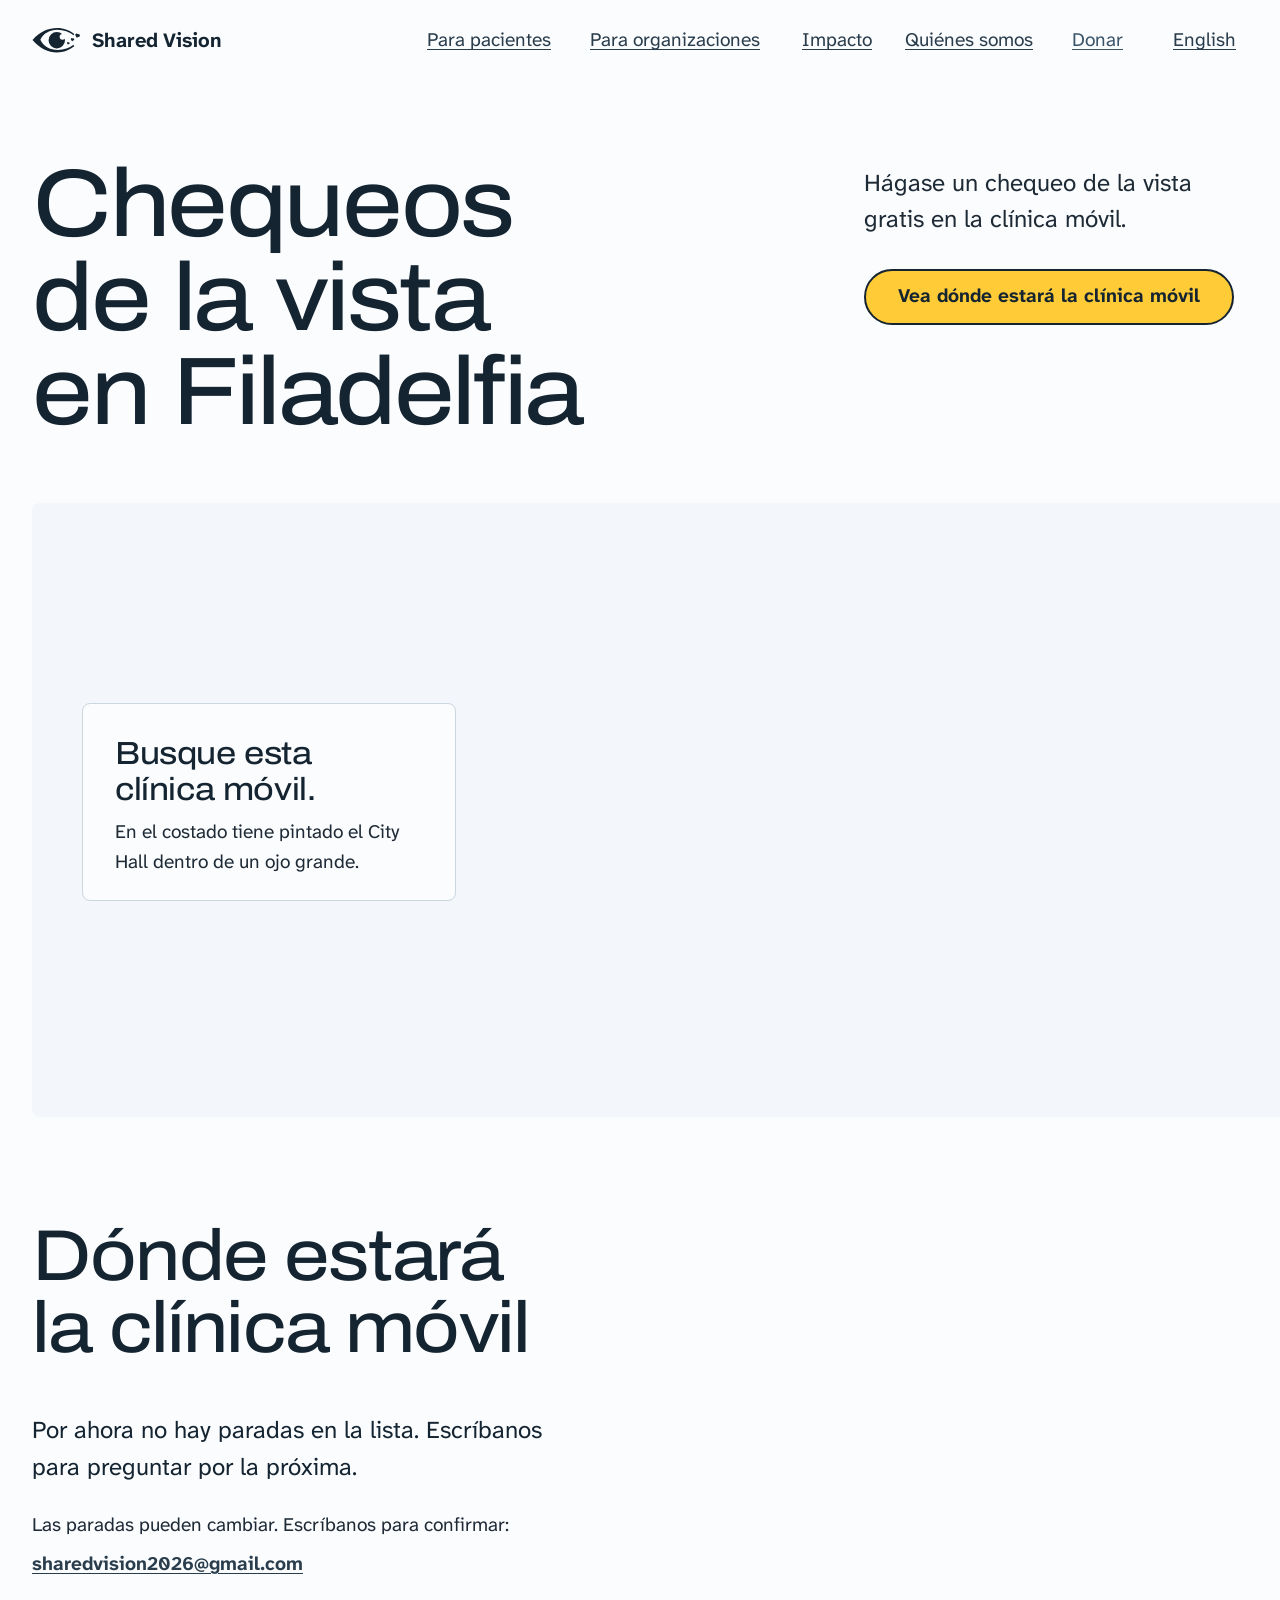
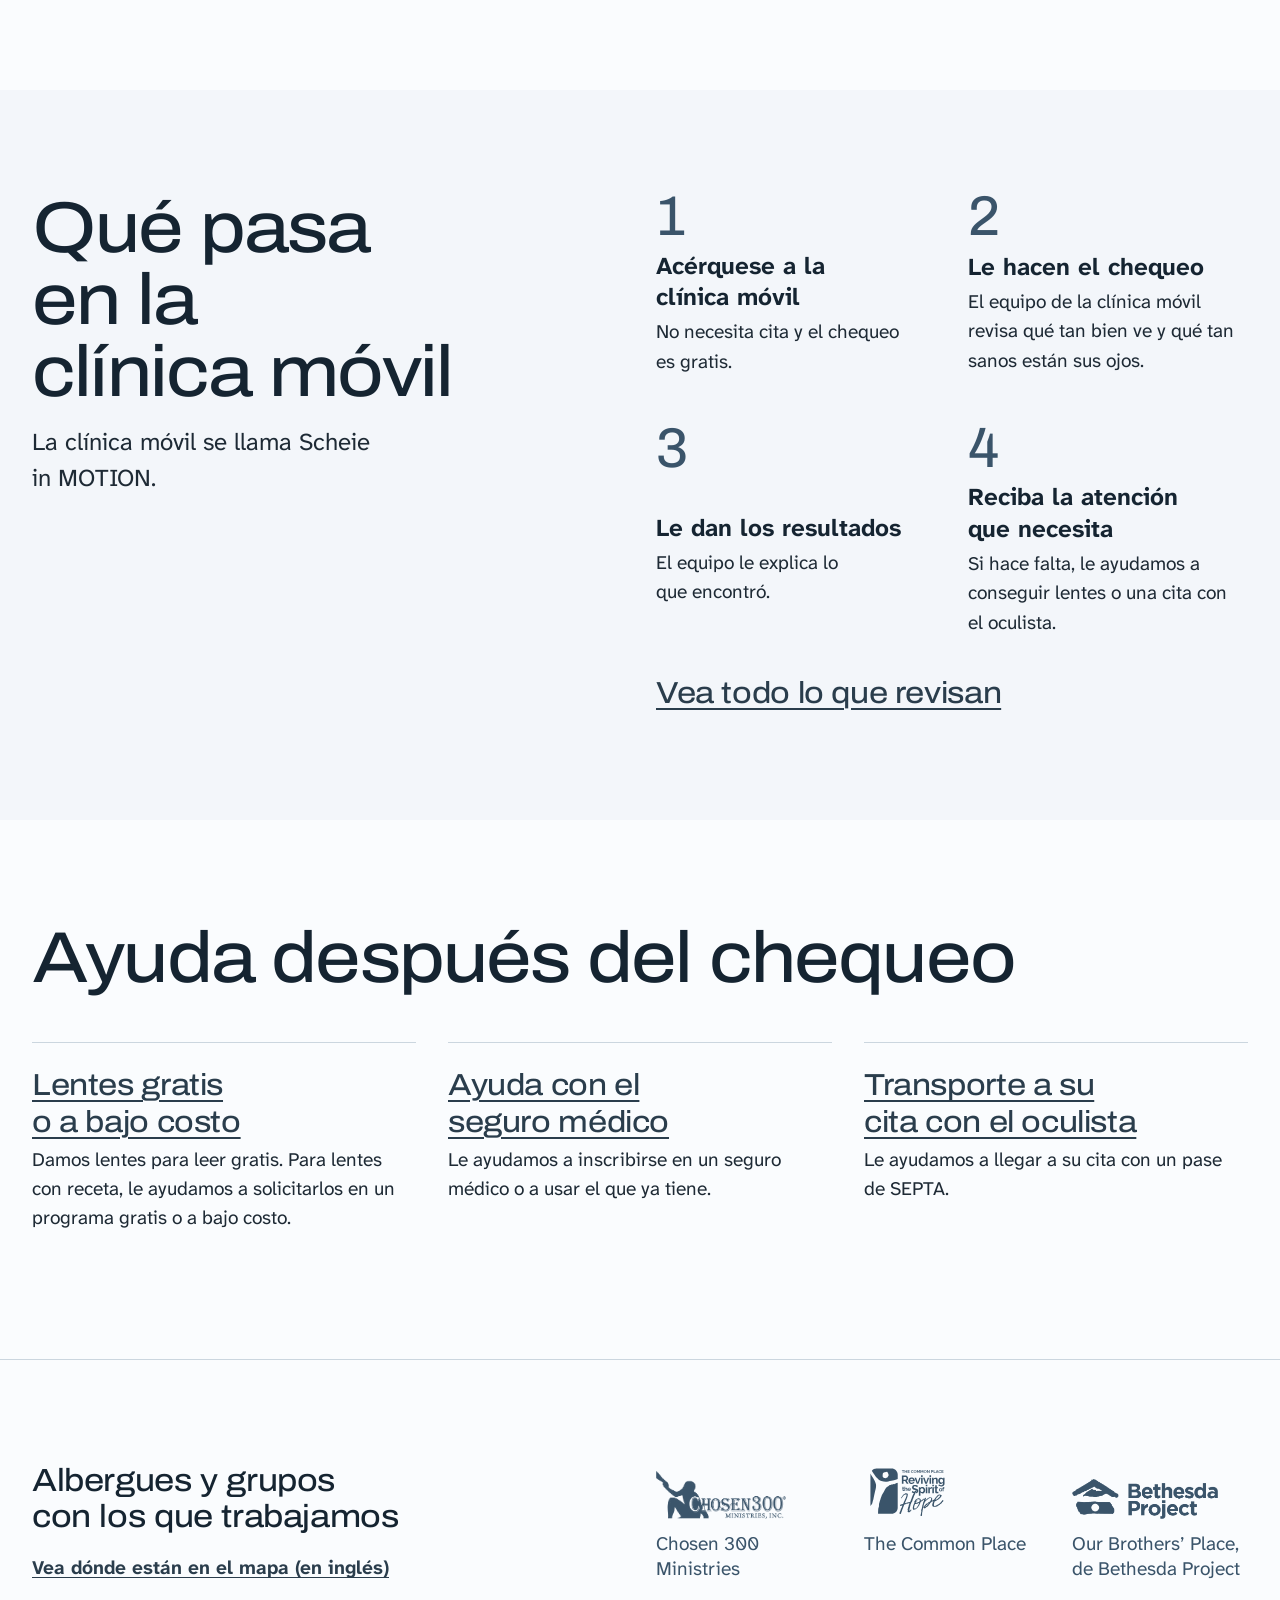
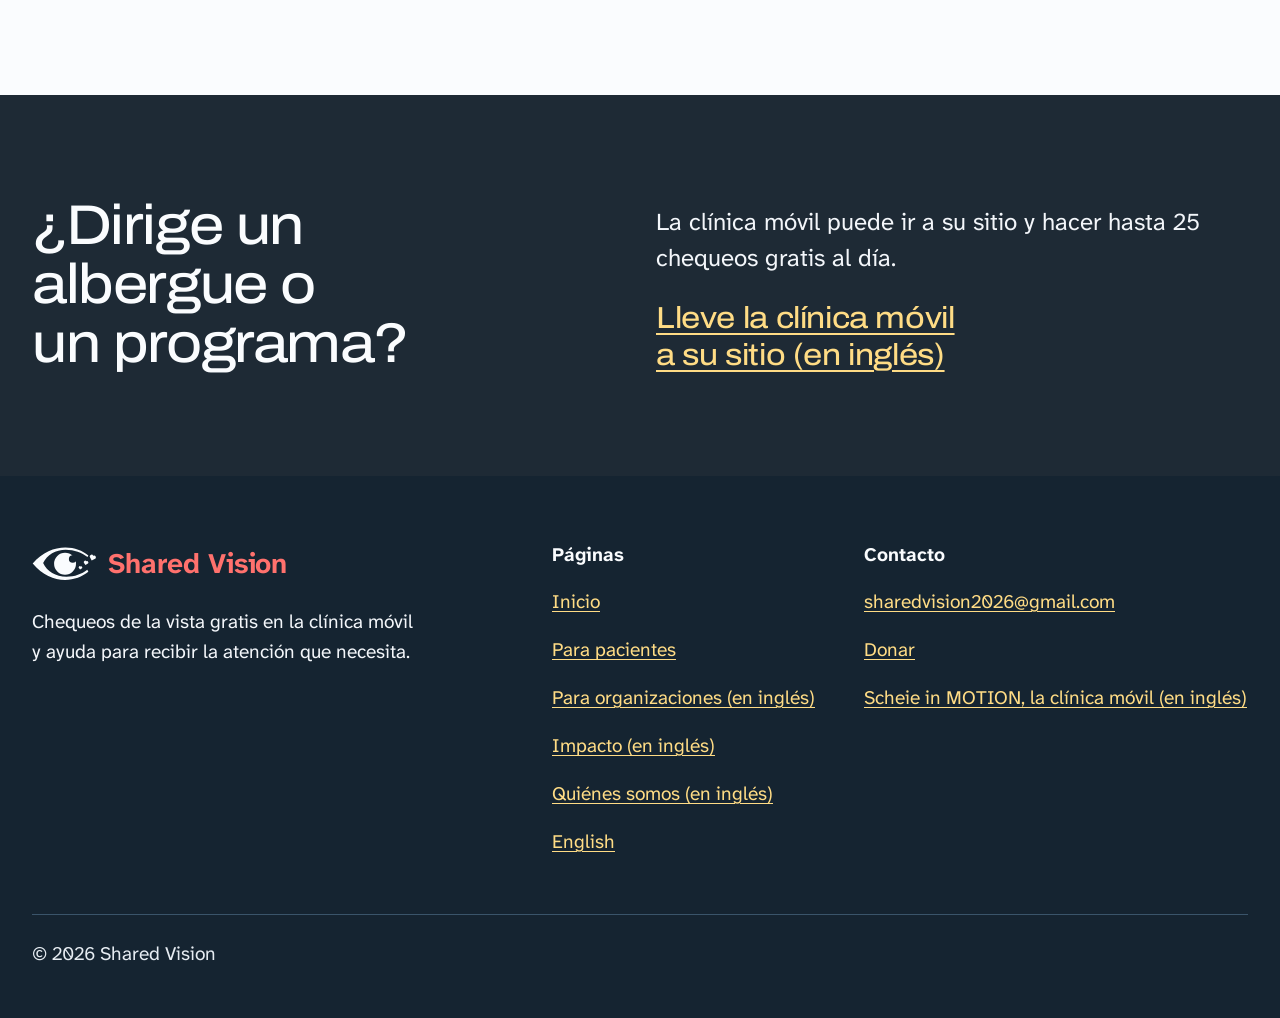
==== es/index.html @ 9af7ab26 "Add the Shared Vision website Five English pages (Home, For patients, Bring the van, Impact, About) " ====
<!doctype html>
<html lang="es">
<head>
<meta charset="utf-8">
<meta name="viewport" content="width=device-width, initial-scale=1">
<title>Shared Vision: chequeos de la vista gratis en Filadelfia</title>
<meta name="description" content="Chequeos de la vista gratis en la clínica móvil, en Filadelfia. Vea dónde estará la clínica móvil y reciba ayuda con lentes, seguro médico y transporte.">
<meta name="theme-color" content="#FAFCFE">
<link rel="icon" href="data:image/svg+xml,%3Csvg xmlns='http://www.w3.org/2000/svg' viewBox='0 0 16 16' fill='%232A3D4C'%3E%3Cpath d='M0.4 8C2.4 4.9 5.2 3 8.6 3C11.6 3 13.9 4.3 15.6 6.1L14.7 7.3C13.2 5.6 11.2 4.5 8.7 4.5C6.3 4.5 4.6 5.8 3.6 8C4.6 10.3 6.4 11.5 8.8 11.5C11.2 11.5 13.2 10.6 14.7 8.9L15.6 10C13.9 11.9 11.6 13.1 8.6 13.1C5.2 13.1 2.4 11.2 0.4 8Z'/%3E%3Ccircle cx='8.7' cy='8' r='2.75'/%3E%3C/svg%3E">
<link rel="preconnect" href="https://fonts.googleapis.com">
<link rel="preconnect" href="https://fonts.gstatic.com" crossorigin>
<link rel="stylesheet" href="https://fonts.googleapis.com/css2?family=Archivo:wdth,wght@100..125,400..500&amp;family=Atkinson+Hyperlegible+Next:wght@400..700&amp;display=swap">
<script>
  /* Motion is an enhancement: hidden-until-seen states only apply while this class is present.
     If site.js has not started within 3 seconds, the class comes off and everything shows. */
  document.documentElement.classList.add('js');
  setTimeout(function () { if (!window.svReveal) document.documentElement.classList.remove('js'); }, 3000);
</script>
<link rel="stylesheet" href="../styles.css">
<link rel="stylesheet" href="../css/home.css">
<link rel="alternate" hreflang="en" href="../">
</head>
<body>
<a class="skip" href="#main">Ir al contenido principal</a>

<header class="site-header">
  <div class="topline">
    <div class="wrap topline-inner">
      <a class="lang" href="../" hreflang="en"><span lang="en">English</span></a>
    </div>
  </div>
  <div class="wrap bar">
    <a class="brand" href="./" aria-label="Shared Vision, inicio" aria-current="page">
      <svg class="mark" viewBox="0 0 184 100" aria-hidden="true" focusable="false" fill="currentColor">
        <g transform="translate(2 50)">
          <path d="M0 0C28 -33 62 -46 94 -46C121 -46 143 -37 160 -23L157.5 -18.5C141 -31 120 -39.5 95 -39.5C66 -39.5 41 -25 30 -1C41 23 66 38.5 97 38.5C121 38.5 141 31 157 18.5L160 24C142 38 120 47.5 93 47.5C61 47.5 28 33 0 0Z"/>
          <mask id="iris-head" maskUnits="userSpaceOnUse" x="-400" y="-400" width="800" height="800"><rect x="-400" y="-400" width="800" height="800" fill="#fff"/><path d="M104 -12.5a11 11 0 1 0 22 0a11 11 0 1 0 -22 0Z" fill="#000"/></mask>
          <path mask="url(#iris-head)" d="M61.5 1a31.5 31.5 0 1 0 63 0a31.5 31.5 0 1 0 -63 0Z"/>
          <path d="M136.21 17.48L132.9 13.08A3.09 3.09 0 1 1 137.68 9.17A3.09 3.09 0 1 1 140.82 14.47Z"/>
          <path d="M151.57 4.74L147.68 -1.27A4.01 4.01 0 1 1 154.22 -5.9A4.01 4.01 0 1 1 157.83 1.26Z"/>
          <path d="M169.61 -8.64L165.08 -16.84A5.25 5.25 0 1 1 174.04 -22.29A5.25 5.25 0 1 1 178.09 -12.61Z"/>
        </g>
      </svg>
      <span class="wordmark" translate="no">Shared Vision</span>
    </a>

    <nav class="nav-desktop" aria-label="Principal">
      <ul role="list">
        <li><a class="nav-link" href="pacientes.html" data-label="Para pacientes">Para pacientes</a></li>
        <li><a class="nav-link" href="../organizations.html" data-label="Para organizaciones">Para organizaciones<span class="sr-only"> (en inglés)</span></a></li>
        <li><a class="nav-link" href="../impact.html" data-label="Impacto">Impacto<span class="sr-only"> (en inglés)</span></a></li>
        <li><a class="nav-link" href="../about.html" data-label="Quiénes somos">Quiénes somos<span class="sr-only"> (en inglés)</span></a></li>
        <li><a class="nav-link nav-quiet" href="https://www.zeffy.com/en-US/donation-form/support-affordable-eye-care-improved-vision-and-better-lives" data-label="Donar">Donar</a></li>
      </ul>
    </nav>
    <a class="lang lang-wide" href="../" hreflang="en"><span lang="en">English</span></a>

    <details class="menu">
      <summary>
        <svg class="when-closed" viewBox="0 0 18 18" aria-hidden="true" focusable="false"><path d="M2 5h14M2 9h14M2 13h14" stroke="currentColor" stroke-width="2" stroke-linecap="round"/></svg>
        <svg class="when-open" viewBox="0 0 18 18" aria-hidden="true" focusable="false"><path d="M4 4l10 10M14 4L4 14" stroke="currentColor" stroke-width="2" stroke-linecap="round"/></svg>
        <span class="when-closed">Menú</span><span class="when-open"><span aria-hidden="true">Cerrar</span><span class="sr-only">Menú</span></span>
      </summary>
      <nav class="menu-panel" aria-label="Principal">
        <ul role="list">
          <li><a href="pacientes.html">Para pacientes</a></li>
          <li><a href="../organizations.html">Para organizaciones (en inglés)</a></li>
          <li><a href="../impact.html">Impacto (en inglés)</a></li>
          <li><a href="../about.html">Quiénes somos (en inglés)</a></li>
          <li class="menu-quiet"><a href="https://www.zeffy.com/en-US/donation-form/support-affordable-eye-care-improved-vision-and-better-lives">Donar</a></li>
        </ul>
      </nav>
    </details>
  </div>
</header>

<main id="main">

  <!-- 1. Hero: the promise, the one ask, and the van to look for. Nothing here moves. -->
  <section class="hero" aria-labelledby="hero-title">
    <div class="frame">
      <div class="hero-text">
        <h1 id="hero-title" class="display t-hero hero-title">Chequeos de la vista en Filadelfia</h1>
        <div class="hero-side">
          <p class="lead">Hágase un chequeo de la vista gratis en la clínica móvil.</p>
          <a class="btn btn-block" href="#stops">Vea dónde estará la clínica móvil</a>
        </div>
      </div>
      <div class="hero-stage">
        <div class="hero-photo">
          <!-- Shown from 900px only: below that the stops come first and the van's painted side follows them
               (.home-van-look). The 1-pixel stand-in keeps phones from downloading a photo they never show. -->
          <picture>
            <source media="(min-width: 56.25em)" type="image/webp" srcset="../img/van-wide-1600.webp 1600w, ../img/van-wide-2400.webp 2400w, ../img/van-wide-1000.webp 1000w" sizes="96vw">
            <source media="(min-width: 56.25em)" srcset="../img/van-wide-1600.jpg 1600w, ../img/van-wide-2400.jpg 2400w, ../img/van-wide-1000.jpg 1000w" sizes="96vw">
            <source srcset="[data-uri]">
            <img src="../img/van-wide-1600.jpg" width="2400" height="1303" alt="Los tres fundadores de Shared Vision sonríen frente a la clínica móvil. En el costado tiene pintado el City Hall de Filadelfia dentro de un ojo gigante, y la puerta está abierta." fetchpriority="high">
          </picture>
        </div>
        <div class="van-card panel panel-text">
          <p class="display t-m">Busque esta clínica móvil.</p>
          <p>En el costado tiene pintado el City Hall dentro de un ojo grande.</p>
        </div>
      </div>
    </div>
  </section>

  <!-- 2. The van stops: the most important thing on the page -->
  <section class="section stops-section" id="stops" aria-labelledby="stops-title" tabindex="-1">
    <div class="wrap stops-grid">
      <div class="stops-head">
        <h2 id="stops-title" class="display t-xl">Dónde estará la clínica móvil</h2>
        
      </div>
      <div class="stops" data-stops data-stops-limit="3">
        <ol class="stops-list" id="stops-list" role="list">
          <li class="stop">
            <div class="stop-when"><h3 class="stop-date display"><time datetime="2026-11-02">Lunes 2 de noviembre</time></h3><p class="stop-time">De 5:30 a 7:30 p. m.</p></div>
            <div class="stop-where"><p class="stop-place">Chosen 300 Ministries, West Philadelphia</p><p class="stop-address">3959 Lancaster Ave, Philadelphia, PA 19104</p></div>
            <a class="stop-map" href="https://www.google.com/maps/search/?api=1&amp;query=3959%20Lancaster%20Ave%2C%20Philadelphia%2C%20PA%2019104" target="_blank" rel="noopener"><span><b>Mapa</b><span class="sr-only"> de Chosen 300 Ministries, West Philadelphia</span>, se abre en otra página</span></a>
          </li>
          <li class="stop">
            <div class="stop-when"><h3 class="stop-date display"><time datetime="2026-11-08">Domingo 8 de noviembre</time></h3><p class="stop-time">De 3 a 6 p. m.</p></div>
            <div class="stop-where"><p class="stop-place">St. Cyprian Church</p><p class="stop-address">525 S Cobbs Creek Pkwy, Philadelphia, PA 19143</p></div>
            <a class="stop-map" href="https://www.google.com/maps/search/?api=1&amp;query=525%20S%20Cobbs%20Creek%20Pkwy%2C%20Philadelphia%2C%20PA%2019143" target="_blank" rel="noopener"><span><b>Mapa</b><span class="sr-only"> de St. Cyprian Church</span>, se abre en otra página</span></a>
          </li>
          <li class="stop">
            <div class="stop-when"><h3 class="stop-date display"><time datetime="2026-11-11">Miércoles 11 de noviembre</time></h3><p class="stop-time">De 4 a 7 p. m.</p></div>
            <div class="stop-where"><p class="stop-place">The Common Place</p><p class="stop-address">5736 Chester Ave, Philadelphia, PA 19143</p></div>
            <a class="stop-map" href="https://www.google.com/maps/search/?api=1&amp;query=5736%20Chester%20Ave%2C%20Philadelphia%2C%20PA%2019143" target="_blank" rel="noopener"><span><b>Mapa</b><span class="sr-only"> de The Common Place</span>, se abre en otra página</span></a>
          </li>
          <li class="stop">
            <div class="stop-when"><h3 class="stop-date display"><time datetime="2026-11-14">Sábado 14 de noviembre</time></h3><p class="stop-time">De 10 a. m. a 1 p. m.</p></div>
            <div class="stop-where"><p class="stop-place">Mother of Mercy House</p><p class="stop-address">720 E Allegheny Ave, Philadelphia, PA 19134</p></div>
            <a class="stop-map" href="https://www.google.com/maps/search/?api=1&amp;query=720%20E%20Allegheny%20Ave%2C%20Philadelphia%2C%20PA%2019134" target="_blank" rel="noopener"><span><b>Mapa</b><span class="sr-only"> de Mother of Mercy House</span>, se abre en otra página</span></a>
          </li>
          <li class="stop">
            <div class="stop-when"><h3 class="stop-date display"><time datetime="2026-11-21">Sábado 21 de noviembre</time></h3><p class="stop-time">De 4:30 a 7:30 p. m.</p></div>
            <div class="stop-where"><p class="stop-place">Chosen 300 Ministries, Spring Garden</p><p class="stop-address">1116 Spring Garden St, Philadelphia, PA 19123</p></div>
            <a class="stop-map" href="https://www.google.com/maps/search/?api=1&amp;query=1116%20Spring%20Garden%20St%2C%20Philadelphia%2C%20PA%2019123" target="_blank" rel="noopener"><span><b>Mapa</b><span class="sr-only"> de Chosen 300 Ministries, Spring Garden</span>, se abre en otra página</span></a>
          </li>
          <li class="stop">
            <div class="stop-when"><h3 class="stop-date display"><time datetime="2026-11-23">Lunes 23 de noviembre</time></h3><p class="stop-time">De 11 a. m. a 4 p. m.</p></div>
            <div class="stop-where"><p class="stop-place">Chosen 300 Ministries, West Philadelphia</p><p class="stop-address">3959 Lancaster Ave, Philadelphia, PA 19104</p></div>
            <a class="stop-map" href="https://www.google.com/maps/search/?api=1&amp;query=3959%20Lancaster%20Ave%2C%20Philadelphia%2C%20PA%2019104" target="_blank" rel="noopener"><span><b>Mapa</b><span class="sr-only"> de Chosen 300 Ministries, West Philadelphia</span>, se abre en otra página</span></a>
          </li>
          <li class="stop">
            <div class="stop-when"><h3 class="stop-date display"><time datetime="2026-12-02">Miércoles 2 de diciembre</time></h3><p class="stop-time">De 3 a 7 p. m.</p></div>
            <div class="stop-where"><p class="stop-place">Prevention Point Philadelphia</p><p class="stop-address">2913 Kensington Ave, Philadelphia, PA 19134</p></div>
            <a class="stop-map" href="https://www.google.com/maps/search/?api=1&amp;query=2913%20Kensington%20Ave%2C%20Philadelphia%2C%20PA%2019134" target="_blank" rel="noopener"><span><b>Mapa</b><span class="sr-only"> de Prevention Point Philadelphia</span>, se abre en otra página</span></a>
          </li>
        </ol>
        <p class="stops-empty" hidden>Por ahora no hay paradas en la lista. Escríbanos para preguntar por la próxima.</p>
        <p class="stops-check">Las paradas pueden cambiar. Escríbanos para confirmar:
          <a class="email link-line" href="mailto:sharedvision2026@gmail.com?subject=%C2%BFSigue%20en%20pie%20la%20parada%3F" aria-label="sharedvision2026@gmail.com">sharedvision2026@<wbr>gmail.com</a></p>
      </div>
      <figure class="van-look home-van-look">
        <picture>
          <source type="image/webp" srcset="../img/van-mural-600.webp 600w, ../img/van-mural-1000.webp 1000w" sizes="(min-width: 25em) 24rem, 100vw">
          <img src="../img/van-mural-600.jpg" srcset="../img/van-mural-600.jpg 600w, ../img/van-mural-1000.jpg 1000w" sizes="(min-width: 25em) 24rem, 100vw" width="600" height="720" alt="El costado de la clínica móvil, con la torre del City Hall de Filadelfia pintada dentro de un ojo grande, junto a la puerta abierta." loading="lazy" decoding="async">
        </picture>
        <figcaption><strong>Busque esta clínica móvil.</strong> En el costado tiene pintado el City Hall dentro de un ojo grande.</figcaption>
      </figure>
    </div>
  </section>

  <!-- 3. What happens at the screening -->
  <section class="section section-tint" id="screening" aria-labelledby="screening-title">
    <div class="wrap screening-grid">
      <div class="screening-head">
        <h2 id="screening-title" class="display t-xl">Qué pasa en la clínica móvil</h2>
        <p class="lead">La clínica móvil se llama <span translate="no">Scheie in MOTION</span>.</p>
      </div>
      <ol class="steps screening-steps" role="list">
        <li class="step">
          <span class="step-num display" aria-hidden="true">1</span>
          <div><h3>Acérquese a la clínica móvil</h3><p>No necesita cita y el chequeo es gratis.</p></div>
        </li>
        <li class="step">
          <span class="step-num display" aria-hidden="true">2</span>
          <div><h3>Le hacen el chequeo</h3><p>El equipo de la clínica móvil revisa qué tan bien ve y qué tan sanos están sus ojos.</p></div>
        </li>
        <li class="step">
          <span class="step-num display" aria-hidden="true">3</span>
          <div><h3>Le dan los resultados</h3><p>El equipo le explica lo que encontró.</p></div>
        </li>
        <li class="step">
          <span class="step-num display" aria-hidden="true">4</span>
          <div><h3>Reciba la atención que necesita</h3><p>Si hace falta, le ayudamos a conseguir lentes o una cita con el oculista.</p></div>
        </li>
      </ol>
      <p class="screening-more"><a class="big-link" href="pacientes.html#checks">Vea todo lo que revisan</a></p>
    </div>
  </section>

  <!-- 4. Help after the screening -->
  <section class="section" id="help" aria-labelledby="help-title">
    <div class="wrap help-grid">
      <div class="help-head">
        <h2 id="help-title" class="display t-xl">Ayuda después del chequeo</h2>
        
      </div>
      <ul class="help-list" role="list">
        <li>
          <h3><a class="big-link" href="pacientes.html#glasses">Lentes gratis o a bajo costo</a></h3>
          <p>Damos lentes para leer gratis. Para lentes con receta, le ayudamos a solicitarlos en un programa gratis o a bajo costo.</p>
        </li>
        <li>
          <h3><a class="big-link" href="pacientes.html#help">Ayuda con el seguro médico</a></h3>
          <p>Le ayudamos a inscribirse en un seguro médico o a usar el que ya tiene.</p>
        </li>
        <li>
          <h3><a class="big-link" href="pacientes.html#help">Transporte a su cita con el oculista</a></h3>
          <p>Le ayudamos a llegar a su cita con un pase de <span translate="no">SEPTA</span>.</p>
        </li>
      </ul>
    </div>
  </section>

  <!-- 5. Where you can find us: the partner sites -->
  <section class="section section-rule partners" aria-labelledby="partners-title">
    <div class="wrap partners-grid">
      <div class="partners-head">
        <h2 id="partners-title" class="display t-m">Albergues y grupos con los que trabajamos</h2>
        <a class="link-line" href="../about.html#partners">Vea dónde están en el mapa (en inglés)</a>
      </div>
      <ul class="logos" role="list">
        <li>
          <figure class="logo">
            <img class="logo-chosen300" src="../img/chosen300-mono.png" width="349" height="129" alt="" loading="lazy" decoding="async">
            <figcaption>Chosen 300 Ministries</figcaption>
          </figure>
        </li>
        <li>
          <figure class="logo">
            <img class="logo-commonplace" src="../img/the-common-place-mono.svg" width="612" height="395" alt="" loading="lazy" decoding="async">
            <figcaption>The Common Place</figcaption>
          </figure>
        </li>
        <li>
          <figure class="logo">
            <img class="logo-bethesda" src="../img/bethesda-project-mono.png" width="543" height="149" alt="" loading="lazy" decoding="async">
            <figcaption>Our Brothers’ Place, de Bethesda Project</figcaption>
          </figure>
        </li>
      </ul>
    </div>
  </section>

  <!-- 6. For shelters and programs: one short band -->
  <section class="on-slate orgs-band" aria-labelledby="orgs-title">
    <div class="wrap orgs-band-inner">
      <h2 id="orgs-title" class="display t-l">¿Dirige un albergue o un programa?</h2>
      <p class="lead">La clínica móvil puede ir a su sitio y hacer hasta 25 chequeos gratis al día.</p>
      <a class="big-link" href="../organizations.html">Lleve la clínica móvil a su sitio (en inglés)</a>
    </div>
  </section>
</main>

<footer class="site-footer">
  <div class="wrap">
    <div class="foot-grid">
      <div>
        <a class="foot-brand" href="./" aria-label="Shared Vision, inicio">
          <svg class="mark" viewBox="0 0 184 100" aria-hidden="true" focusable="false" fill="currentColor">
            <g transform="translate(2 50)">
              <path d="M0 0C28 -33 62 -46 94 -46C121 -46 143 -37 160 -23L157.5 -18.5C141 -31 120 -39.5 95 -39.5C66 -39.5 41 -25 30 -1C41 23 66 38.5 97 38.5C121 38.5 141 31 157 18.5L160 24C142 38 120 47.5 93 47.5C61 47.5 28 33 0 0Z"/>
              <mask id="iris-foot" maskUnits="userSpaceOnUse" x="-400" y="-400" width="800" height="800"><rect x="-400" y="-400" width="800" height="800" fill="#fff"/><path d="M104 -12.5a11 11 0 1 0 22 0a11 11 0 1 0 -22 0Z" fill="#000"/></mask>
              <path mask="url(#iris-foot)" d="M61.5 1a31.5 31.5 0 1 0 63 0a31.5 31.5 0 1 0 -63 0Z"/>
              <path d="M136.21 17.48L132.9 13.08A3.09 3.09 0 1 1 137.68 9.17A3.09 3.09 0 1 1 140.82 14.47Z"/>
              <path d="M151.57 4.74L147.68 -1.27A4.01 4.01 0 1 1 154.22 -5.9A4.01 4.01 0 1 1 157.83 1.26Z"/>
              <path d="M169.61 -8.64L165.08 -16.84A5.25 5.25 0 1 1 174.04 -22.29A5.25 5.25 0 1 1 178.09 -12.61Z"/>
            </g>
          </svg>
          <span class="wordmark" translate="no">Shared Vision</span>
        </a>
        <p class="foot-line">Chequeos de la vista gratis en la clínica móvil y ayuda para recibir la atención que necesita.</p>
      </div>
      <nav aria-label="Pie de página">
        <h2>Páginas</h2>
        <ul role="list">
          <li><a href="./" aria-current="page">Inicio</a></li>
          <li><a href="pacientes.html">Para pacientes</a></li>
          <li><a href="../organizations.html">Para organizaciones (en inglés)</a></li>
          <li><a href="../impact.html">Impacto (en inglés)</a></li>
          <li><a href="../about.html">Quiénes somos (en inglés)</a></li>
          <li><a href="../" hreflang="en"><span lang="en">English</span></a></li>
        </ul>
      </nav>
      <div>
        <h2>Contacto</h2>
        <ul role="list">
          <li><a class="email" href="mailto:sharedvision2026@gmail.com" aria-label="sharedvision2026@gmail.com">sharedvision2026@<wbr>gmail.com</a></li>
          <li><a href="https://www.zeffy.com/en-US/donation-form/support-affordable-eye-care-improved-vision-and-better-lives">Donar</a></li>
          <li><a href="https://opticlab.med.upenn.edu/mobile-unit/"><span translate="no">Scheie in MOTION</span>, la clínica móvil (en inglés)</a></li>
        </ul>
      </div>
    </div>
    <div class="foot-credits">
      <p>© 2026 Shared Vision</p>
    </div>
  </div>
</footer>

<script src="../site.js"></script>
</body>
</html>
---- styles.css ----
/* =====================================================================================================
   Shared Vision: the one system for all five pages (styles.css)
   Shared by every page. A rule only one page needs goes in that page's css/<page>.css, built from the
   tokens below; anything two pages need belongs here.

   COMPONENTS NOTE (read this before building a page)

   Page skeleton. Every page has, in this order: the head boilerplate (fonts, the two-line "js" script,
   styles.css, then css/<page>.css), <a class="skip" href="#main">, <header class="site-header">,
   <main id="main">, <footer class="site-footer">, then <script src="site.js"></script> at the end of body.
   Copy the header and footer markup from index.html exactly. On your page: put aria-current="page" on your
   own nav link (desktop nav, phone menu and footer); on Home the logo link carries it. Every other href stays
   as written, except the Español links, which go to "es/pacientes.html" from For patients and to "es/" from
   every other page (Spanish versions of Home and For patients live in es/). Donate goes to the Zeffy form, in the header (quiet, last) and footer.

   Header: logo (Route A mark + wordmark) left; desktop nav from 62.5em (For patients, Bring the van, Impact,
     About, Donate in muted text); Español link beside it from 35em, above it in a thin top line on phones;
     a <details class="menu"> phone menu below 62.5em (site.js closes it on Escape, outside tap, focus leaving).
     Each desktop .nav-link repeats its text in data-label, so the current page's bold link keeps the width it
     has when not bold and the nav never shifts between pages. The menu control is always named "Menu" for a
     screen reader (its visible "Close" is aria-hidden); the open state comes from <details> itself.
   Footer: slate-deep. Home's footer opens with the Spanish draft block (.es, lang="es", id="es"); other pages
     leave that block out. Then three columns on the page's 12-column grid (5 / 3 / 4 from 62.5em, two columns
     from 45em): brand + one line; "Pages" (Home, the four pages, Español); "Get in touch" (email, Donate, and
     Scheie in MOTION's own page, https://opticlab.med.upenn.edu/mobile-unit/). Add "Photos: Eric Sucar, Penn
     Today" in .foot-credits on any page that shows those photos. In print it turns ink on paper.
   Buttons: .btn is the gold pill (56px tall, ink edge): only for the page's main action, one per section,
     never for a link that leaves the site. .btn-quiet is the outline pill (48px) for secondary controls,
     such as "See all stops". Under 22.4375em a .btn in a narrow panel may take .btn-block (full width).
     Donate is the one .btn that leaves the site (Impact's gold Donate button goes to the Zeffy form).
   Links: always underlined; they thicken on hover (Underline). .big-link is the large display-face link for
     section asks and for links that leave the site. A link that stands on its own line is .link-line (48px).
     A link that opens a new tab says so in its visible text (", opens a new page").
   Email addresses: every email link is <a class="email" href="mailto:..." aria-label="sharedvision2026@gmail.com">
     sharedvision2026@<wbr>gmail.com</a>. It breaks only after the "@" (never inside "gmail.com"); the aria-label
     keeps the spoken address whole (a <wbr> alone adds a space to it). Add .link-line or .big-link as the place needs.
   Cards and panels: .panel is a paper box with a 1px hairline edge (so it still reads as a box where it runs off a
     photo, and it shows in Windows high-contrast mode), 8px radius, no drop shadow. A panel that holds text adds
     .panel-text for the one shared padding. Panels overlap a photo; text never sits on a photo. No card grids.
   "Look for this van" (.van-look): the painted side of the van (van-mural crop) with its caption, so a patient
     knows the van on the street. Home shows it after the stops on phones and tablets; For patients at every width.
   Split section (.split > .split-head + one block): heading and lead in columns 1-5, the answers from column 7;
     one column on phones. Disclosure list (details.topic > summary + .docs): a row with a drawn chevron and a count;
     its contents fade in (Open). "On this page" list (nav.on-page): a ruled column on laptops, a wrapped row on phones.
   Van stops (.stops): one <ol class="stops-list"> holding every confirmed stop, oldest first, each an
     <li class="stop"> with <time datetime="YYYY-MM-DD"> inside an h3. site.js hides any stop whose date is
     before the reader's local date (a stop stays listed through its own day), marks a stop that is today, and
     shows .stops-empty when none are left. data-stops-limit="3" on the .stops box (Home) shows the next three
     and adds a "See all stops" button; leave it off (For patients) to show every upcoming stop. Without
     JavaScript every stop shows. Markup: copy one <li> from index.html; the data lives only in the HTML.
   Steps (.steps > .step): a numbered sequence (numeral + h3 + one line). Use only for a real sequence.
   Partner logos (.logos > figure.logo): the three grey marks at optically matched heights, each with its
     name as a visible caption; the images carry alt="" because the caption names them.
   Section rhythm: a page's first block starts var(--page-top) below the header (48 to 96px), on every page.
     <section class="section"> gives the standard vertical space (64 to 128px);
     .section-tint is the paper-2 band; .section-rule draws a hairline on top; .on-slate turns a block slate.
     Light pages keep at most one slate band above the footer.
   Type roles: .display is Archivo (regular weight, wide). Sizes, largest first: .t-hero (the promise, 44-96px),
     .t-xl (section openers, 38-72), .t-l (panel headings, big numerals, 32-56), .t-m (sub-headings, dates,
     24-32), .lead (22-24, text face), body 19. Nothing is ever set below 19px.
   Motion (the agreed vocabulary, nothing else; all of it off under reduced motion):
     Home, For patients, Bring the van: Press, Underline, Open, Page change.
     About: those four, plus Rise and Unveil.
     Impact: all of them, plus Draw (the 12-of-26 ring) and Fill (the condition bars).
     Press = .btn and .btn-quiet scale to 0.97 while pressed. Underline = link underline thickens on hover.
     Open = the phone menu and any disclosure fade in over 200ms. Page change = a 250ms crossfade between
     pages (@view-transition), header held still. Rise = data-fade (fades in place) or data-rise (the gold
     button rises 12px). Unveil = data-unveil on a photo's wrapper (a clip opens, the photo never slides).
     Draw / Fill = data-draw on the block; its value names the child to measure (".meter", "ul").
     Rise, Unveil, Draw and Fill need the two-line "js" script in <head> and site.js; without either, all
     content simply shows.
   ===================================================================================================== */

/* ---------- Tokens: palette P2 "Philadelphia daylight" ---------- */
:root {
  --paper: #FAFCFE;          /* the light page */
  --paper-2: #F3F6FA;        /* the tinted band */
  --rule: #CBD6DF;           /* hairlines on light */
  --ink: #152431;            /* headings on light, ink on gold */
  --body: #1E2A35;           /* reading text on light */
  --muted: #3A546A;          /* secondary text on light, 7.69:1 */
  --link: #2A3D4C;           /* links on light, always underlined */
  --slate: #1E2A35;          /* slate bands */
  --slate-deep: #152431;     /* the footer */
  --on-slate: #FAFCFE;       /* headings on slate */
  --on-slate-body: #F3F6FA;  /* reading text on slate */
  --on-slate-muted: #E6ECF2; /* secondary on slate, 12.27:1 */
  --on-slate-link: #FFDC85;  /* links on slate, 11.01:1 */
  --track: #3A546A;          /* rules on slate, the ring track (decorative) */
  --gold: #FFCB36;           /* only on things you press, and on the proof */
  --coral: #FF716D;          /* the wordmark, on slate only */

  --font-display: "Archivo", Arial, sans-serif;
  --font-text: "Atkinson Hyperlegible Next", Verdana, "Segoe UI", sans-serif;

  /* type: one role scale, every step at least 1.25x the next (160 120 96 72 56 44 32 24 19 at 1440).
     Display sizes are fluid in rem and reach their maximum by a 720px-wide window. Each floor is also
     capped by the window width, so a reader who turns up the browser's text size never pushes a long
     word past the side of a phone; reading text still grows with that setting. */
  --t-stat:  clamp(min(4.5rem, 22.5vw), 0.1rem + 22vw, 10rem);      /* 72 -> 160: the "12 of 26" numeral */
  --t-close: clamp(min(3rem, 15vw), -0.6rem + 18vw, 7.5rem);        /* 48 -> 120: a closing line */
  --t-hero:  clamp(min(2.75rem, 13.75vw), 0.15rem + 13vw, 6rem);    /* 44 -> 96: the promise */
  --t-h2-xl: clamp(min(2.375rem, 11.875vw), 0.675rem + 8.5vw, 4.5rem); /* 38 -> 72: section openers */
  --t-h2:    clamp(min(2rem, 10vw), 0.8rem + 6vw, 3.5rem);          /* 32 -> 56: panel headings, numerals */
  --t-quote: clamp(min(1.625rem, 8.125vw), 0.725rem + 4.5vw, 2.75rem); /* 26 -> 44: quoted words */
  --t-h3:    clamp(min(1.5rem, 7.5vw), 1.1rem + 2vw, 2rem);         /* 24 -> 32: sub-headings, dates, big links */
  --t-lead:  clamp(1.375rem, 1.275rem + 0.5vw, 1.5rem);             /* 22 -> 24: lead text and list titles */
  --t-body:  1.1875rem;                                             /* 19, the floor for every line of text */

  --track-display: -0.025em;   /* the big moments */
  --track-display-s: -0.012em; /* display face at 24-36px, where tight tracking starts to crowd */

  /* space: 4pt scale, named by role */
  --s-2xs: 0.25rem; --s-xs: 0.5rem; --s-sm: 0.75rem; --s-md: 1rem; --s-lg: 1.5rem;
  --s-xl: 2rem; --s-2xl: 3rem; --s-3xl: 4rem; --s-4xl: 6rem; --s-5xl: 8rem; --s-6xl: 10rem;
  --section-y: clamp(var(--s-3xl), 8vw, var(--s-5xl));   /* 64 -> 128: the space above and below a section */
  --section-y-s: clamp(var(--s-2xl), 6vw, var(--s-3xl)); /* 48 -> 64: a short band */
  --page-top: clamp(var(--s-2xl), 6vw, var(--s-4xl));    /* 48 -> 96: header to a page's title, the same on every page */
  --gutter: clamp(1rem, 4vw, 2rem);
  --content: 86rem;
  --measure: 34rem;          /* the longest reading line, about 65 characters at 19px */
  --measure-s: 24rem;        /* short lines: captions, card text */
  --radius: 8px;
  --lift: 0 1.5rem 3rem -1.5rem rgba(21, 36, 49, 0.32), 0 0.25rem 0.75rem rgba(21, 36, 49, 0.08); /* the phone menu only */

  /* motion: one curve for arriving, one for moving while on screen */
  --ease-out: cubic-bezier(0.23, 1, 0.32, 1);
  --ease-in-out: cubic-bezier(0.77, 0, 0.175, 1);
}

/* ---------- Base ---------- */
*, *::before, *::after { box-sizing: border-box; }
html { -webkit-text-size-adjust: 100%; text-size-adjust: 100%; }
body {
  margin: 0;
  background: var(--paper);
  color: var(--body);
  font-family: var(--font-text);
  font-size: var(--t-body);
  font-size-adjust: 0.5; /* Atkinson Hyperlegible Next measures 0.50: 19px gives a 9.5px lowercase, and a fallback face is matched to it */
  line-height: 1.55;
  font-kerning: normal;
}
img, svg, picture { display: block; max-width: 100%; }
h1, h2, h3, p, ul, ol, dl, dd, figure, blockquote { margin: 0; }
ul, ol { padding: 0; list-style: none; }
h1, h2, h3 { text-wrap: balance; }
p { text-wrap: pretty; }
button { font: inherit; }
[hidden] { display: none !important; } /* a component's own display rule must never un-hide what the script hid */

.nowrap { white-space: nowrap; }
.sr-only { position: absolute; width: 1px; height: 1px; padding: 0; margin: -1px; overflow: hidden; clip: rect(0 0 0 0); white-space: nowrap; border: 0; }

/* ---------- Type roles ---------- */
.display {
  font-family: var(--font-display);
  font-weight: 450;
  font-stretch: 112%;
  letter-spacing: var(--track-display);
  font-size-adjust: none;
  color: var(--ink);
  overflow-wrap: break-word; /* last resort at very large text sizes: a word may break before it runs off the screen */
}
.t-hero { font-size: var(--t-hero); line-height: 0.98; }
.t-xl { font-size: var(--t-h2-xl); line-height: 1; }
.t-l { font-size: var(--t-h2); line-height: 1.05; }
.t-m { font-size: var(--t-h3); line-height: 1.15; letter-spacing: var(--track-display-s); }
.lead { font-size: var(--t-lead); line-height: 1.5; color: var(--body); }
/* every number is set at one width, so the same digits keep one shape across the site */
.num { font-stretch: 100%; font-variant-numeric: lining-nums; }

/* ---------- Links and focus ---------- */
a { color: var(--link); text-decoration-line: underline; text-decoration-thickness: 1px; text-underline-offset: 0.18em; }
/* Email addresses (.email, markup in the components note): the <wbr> after the "@" is the only place the address
   breaks at normal text sizes; a part breaks inside only when it alone is wider than the line (very large text
   on a narrow phone), which beats running off the screen. */
a[href^="mailto:"], .email { overflow-wrap: anywhere; }
:focus-visible { outline: 3px solid var(--ink); outline-offset: 3px; border-radius: 2px; }
.on-slate :focus-visible, .site-footer :focus-visible { outline-color: var(--gold); }

.skip {
  position: absolute; left: var(--s-md); top: var(--s-md); z-index: 50;
  padding: var(--s-sm) var(--s-lg);
  background: var(--gold); color: var(--ink); font-weight: 700;
  border: 2px solid var(--ink); border-radius: var(--radius);
  transform: translateY(-200%);
}
.skip:focus { transform: none; }

/* a link that stands on its own line gets a 48px target */
.link-line { display: inline-flex; align-items: center; min-height: 48px; font-weight: 700; justify-self: start; }

/* ---------- Frame: a content column with room to bleed to either edge ---------- */
.frame {
  display: grid;
  grid-template-columns:
    [full-start] minmax(var(--gutter), 1fr)
    [content-start] minmax(0, var(--content))
    [content-end] minmax(var(--gutter), 1fr) [full-end];
}
.frame > * { grid-column: content; }
/* A one-column grid's column may shrink below its longest word, so large browser text never widens the page:
   every shared one-column grid below sets grid-template-columns: minmax(0, 1fr), and page grids do the same. */
.wrap { width: min(100% - 2 * var(--gutter), var(--content)); margin-inline: auto; }

/* ---------- Section rhythm ---------- */
.section { padding-block: var(--section-y); }
.section-tint { background: var(--paper-2); }
.section-rule { border-top: 1px solid var(--rule); }
.on-slate { background: var(--slate); color: var(--on-slate-body); line-height: 1.6; }
.on-slate .display { color: var(--on-slate); }
.on-slate a:not(.btn) { color: var(--on-slate-link); }

/* ---------- Buttons ---------- */
.btn, .btn-quiet {
  display: inline-flex; align-items: center; justify-content: center;
  border: 2px solid var(--ink); border-radius: 999px;
  font-family: var(--font-text); font-size: var(--t-body); font-weight: 700; line-height: 1.2;
  text-decoration: none; text-align: center; cursor: pointer;
}
.btn { min-height: 56px; padding: var(--s-sm) var(--s-xl); background: var(--gold); color: var(--ink); }
.btn-quiet { min-height: 48px; padding: var(--s-xs) var(--s-lg); background: transparent; color: var(--ink); }
.on-slate .btn { border-color: var(--gold); }
@media (max-width: 22.4375em) {
  .btn-block { width: 100%; padding-inline: var(--s-md); }
}

.big-link {
  display: inline-flex; align-items: center; min-height: 48px;
  font-family: var(--font-display); font-weight: 450; font-stretch: 112%;
  letter-spacing: var(--track-display-s); font-size: var(--t-h3); line-height: 1.15; text-wrap: balance;
  text-decoration-thickness: 2px; text-underline-offset: 0.16em;
}

/* ---------- Panels ---------- */
.panel {
  background: var(--paper); color: var(--body);
  border: 1px solid var(--rule); /* a hairline edge: the panel still reads as a box where it runs off its photo */
  border-radius: var(--radius);
}
.panel-text { padding: var(--s-xl) var(--s-xl) var(--s-lg); } /* the one padding for a panel that holds text */
@media (max-width: 22.4375em) {
  .panel-text { padding-inline: var(--s-md); } /* a 320px phone keeps its reading line */
}

/* ---------- "Look for this van": the painted side of the van, so a patient knows it on the street ---------- */
.van-look { display: grid; grid-template-columns: minmax(0, 1fr); gap: var(--s-md); align-content: start; max-width: 18rem; } /* 288px: big enough to know the mural, the whole width of a 320px phone */
.van-look img { width: 100%; height: auto; border-radius: var(--radius); background: var(--paper-2); }
.van-look figcaption { color: var(--body); }
.van-look strong { color: var(--ink); }

/* ---------- Header ---------- */
.site-header { position: relative; z-index: 10; }
.topline { border-bottom: 1px solid var(--rule); }
.topline-inner { display: flex; justify-content: flex-end; }
.bar { display: flex; flex-wrap: wrap; align-items: center; gap: var(--s-xs) var(--s-md); min-height: 5rem; padding-block: var(--s-xs); }
.brand { display: inline-flex; flex-wrap: wrap; align-items: center; gap: var(--s-xs) var(--s-sm); min-height: 48px; color: var(--ink); text-decoration: none; margin-right: auto; }
.brand .mark { width: 3rem; height: auto; flex-shrink: 0; }
.wordmark { font-family: var(--font-text); font-weight: 700; font-size: 1.25rem; letter-spacing: -0.005em; line-height: 1; white-space: nowrap; }
.nav-link, .lang {
  display: inline-flex; align-items: center; min-height: 48px; padding-inline: var(--s-sm);
  color: var(--link); font-size: var(--t-body);
}
.nav-link[aria-current="page"] { color: var(--ink); font-weight: 700; text-decoration-thickness: 3px; }
/* every nav link is as wide as its bold self, so the current page's link never pushes the others sideways */
.nav-link { flex-direction: column; justify-content: center; align-items: flex-start; }
.nav-link::after { content: attr(data-label); font-weight: 700; height: 0; overflow: hidden; visibility: hidden; }
.nav-desktop { display: none; }
.nav-desktop ul { display: flex; flex-wrap: wrap; gap: var(--s-2xs); }
.lang-wide { display: none; }

.menu summary {
  display: inline-flex; align-items: center; gap: var(--s-xs);
  min-height: 48px; padding: 0 var(--s-md);
  border: 2px solid var(--ink); border-radius: 999px;
  color: var(--ink); font-weight: 700; cursor: pointer; list-style: none;
}
.menu summary::-webkit-details-marker { display: none; }
.menu summary svg { width: 1.125rem; height: 1.125rem; flex-shrink: 0; }
.menu .when-open { display: none; }
.menu[open] .when-open { display: inline; }
.menu[open] .when-closed { display: none; }
.menu-panel a[aria-current="page"] { color: var(--ink); font-weight: 700; text-decoration-thickness: 3px; }
.menu-panel {
  position: absolute; left: 0; right: 0; top: 100%;
  background: var(--paper); border-block: 1px solid var(--rule);
  box-shadow: var(--lift);
  padding: var(--s-md) var(--gutter) var(--s-xl);
}
.menu-panel ul { display: grid; gap: var(--s-2xs); }
.menu-panel a { display: flex; align-items: center; min-height: 52px; font-size: var(--t-lead); }
.menu-panel .menu-quiet { margin-top: var(--s-sm); padding-top: var(--s-sm); border-top: 1px solid var(--rule); }

@media (min-width: 35em) {
  .topline { display: none; }
  .lang-wide { display: inline-flex; }
}
@media (min-width: 62.5em) {
  .menu { display: none; }
  .nav-desktop { display: block; }
  .bar { gap: var(--s-lg); }
  .nav-quiet { color: var(--muted); }
}
@media (max-width: 22.4375em) {
  .menu summary svg { display: none; } /* the word "Menu" alone, so logo and Menu share one row at 320px */
  .brand .mark { width: 2.5rem; }
  .wordmark { font-size: 1.1875rem; }
  .menu summary { padding: 0 var(--s-sm); }
}

/* ---------- Van stops ---------- */
.stops { display: grid; grid-template-columns: minmax(0, 1fr); gap: var(--s-lg); justify-items: start; }
.stops-list { width: 100%; border-bottom: 1px solid var(--rule); }
.stop {
  display: grid; grid-template-columns: minmax(0, 1fr); gap: var(--s-xs) var(--s-xl);
  padding-block: var(--s-lg); border-top: 1px solid var(--rule);
}
.stop-when, .stop-where { display: grid; grid-template-columns: minmax(0, 1fr); gap: var(--s-2xs); align-content: start; }
.stop-date { font-size: var(--t-h3); line-height: 1.15; letter-spacing: var(--track-display-s); }
.stop-time { font-weight: 700; color: var(--ink); }
.stop-place { font-size: var(--t-lead); font-weight: 700; color: var(--ink); line-height: 1.3; }
.stop-map { display: inline-flex; align-items: center; min-height: 48px; justify-self: start; align-self: start; }
.stop-map b { font-weight: 700; }
.stop-today {
  justify-self: start; padding: 0 var(--s-sm); border: 2px solid var(--ink); border-radius: 999px;
  font-weight: 700; color: var(--ink); line-height: 1.5;
}
.stops-empty { font-size: var(--t-lead); color: var(--ink); max-width: var(--measure); }
.stops-check { display: grid; grid-template-columns: minmax(0, 1fr); justify-items: start; max-width: var(--measure); }
@media (min-width: 50em) {
  /* one row per stop: when, where, map */
  .stop { grid-template-columns: minmax(0, 5fr) minmax(0, 6fr) auto; align-items: start; }
  .stop-map { justify-self: end; }
}

/* ---------- Steps ---------- */
.steps { display: grid; grid-template-columns: minmax(0, 1fr); gap: var(--s-2xl); }
.step { display: grid; grid-template-columns: 3.5rem minmax(0, 1fr); gap: var(--s-md); }
.step > div { overflow-wrap: break-word; }
.step-num { font-size: var(--t-h2); line-height: 0.9; color: var(--muted); font-stretch: 100%; font-variant-numeric: lining-nums; }
.step h3 { font-family: var(--font-text); font-size: var(--t-lead); font-weight: 700; color: var(--ink); line-height: 1.3; }
.step p { margin-top: var(--s-2xs); max-width: var(--measure); }
@media (min-width: 45em) {
  .step { grid-template-columns: 5rem minmax(0, 1fr); }
}

/* ---------- Partner logos ---------- */
.logos { display: flex; flex-wrap: wrap; justify-content: flex-start; align-items: flex-start; gap: var(--s-2xl) var(--s-4xl); }
/* every mark sits on one line, whatever its caption's length: a fixed first row, the mark at its foot */
.logo { display: grid; grid-template-rows: 3.5rem auto; justify-items: start; gap: var(--s-sm); }
.logo img { align-self: end; width: auto; max-width: 100%; object-fit: contain; }
.logo figcaption { color: var(--muted); max-width: 14rem; line-height: 1.35; }
/* heights matched by eye, not by box: a tall emblem needs more height than a wide wordmark to look the same size */
.logo-chosen300 { height: 3rem; }      /* 48px, 349x129 source (its small lettering needs the extra height) */
.logo-commonplace { height: 3.5rem; }  /* 56px, vector */
.logo-bethesda { height: 2.5rem; }     /* 40px, 543x149 source */

/* ---------- Footer ---------- */
.site-footer { background: var(--slate-deep); color: var(--on-slate-body); padding-block: var(--s-3xl) var(--s-2xl); line-height: 1.6; }
.site-footer a { color: var(--on-slate-link); }
.foot-grid { display: grid; grid-template-columns: minmax(0, 1fr); gap: var(--s-2xl); }
.foot-brand { display: inline-flex; flex-wrap: wrap; align-items: center; gap: var(--s-xs) var(--s-sm); min-height: 48px; color: var(--on-slate); text-decoration: none; }
.site-footer .foot-brand { color: var(--on-slate); }
.foot-brand .mark { width: 4rem; flex-shrink: 0; }
.foot-brand .wordmark { color: var(--coral); font-size: min(1.75rem, 9vw); white-space: normal; }
.foot-line { margin-top: var(--s-md); max-width: var(--measure-s); }
.foot-grid h2 { font-size: var(--t-body); font-weight: 700; color: var(--on-slate); margin-bottom: var(--s-xs); }
.foot-grid li a { display: inline-flex; align-items: center; min-height: 48px; }
.foot-credits { margin-top: var(--s-2xl); padding-top: var(--s-lg); border-top: 1px solid var(--track); display: grid; gap: var(--s-xs); color: var(--on-slate-muted); }
/* the Spanish draft: a short version of Home for Spanish-speaking patients, reached from every "Español" link */
@media (min-width: 45em) {
  .foot-grid { grid-template-columns: repeat(2, minmax(0, 1fr)); column-gap: var(--s-xl); row-gap: var(--s-2xl); }
}
@media (min-width: 62.5em) {
  /* on the page's own 12 columns, so the link columns start on column lines 6 and 9 */
  .foot-grid { grid-template-columns: repeat(12, minmax(0, 1fr)); column-gap: var(--s-xl); }
  .foot-grid > :nth-child(1) { grid-column: 1 / span 5; }
  .foot-grid > :nth-child(2) { grid-column: 6 / span 3; }
  .foot-grid > :nth-child(3) { grid-column: 9 / span 4; }
}

/* ---------- Split section: heading left, the answers right (one column on phones) ---------- */
.split { display: grid; grid-template-columns: minmax(0, 1fr); gap: var(--s-2xl); }
.split-head { display: grid; grid-template-columns: minmax(0, 1fr); gap: var(--s-md); align-content: start; }
.split-head .lead { max-width: var(--measure); }
@media (min-width: 62.5em) {
  .split { grid-template-columns: repeat(12, minmax(0, 1fr)); column-gap: var(--s-xl); }
  .split-head { grid-column: 1 / span 5; }
  .split > :not(.split-head) { grid-column: 7 / -1; }
  .split-head h2 { max-width: 12ch; }
}

/* ---------- "On this page": a jump list, a wrapped row on phones, a ruled column on laptops ---------- */
.on-page { display: grid; grid-template-columns: minmax(0, 1fr); gap: var(--s-xs); align-content: start; }
.on-page-title { font-size: var(--t-body); font-weight: 700; color: var(--muted); }
.on-page ul { display: flex; flex-wrap: wrap; gap: 0 var(--s-lg); }
.on-page a { display: inline-flex; align-items: center; min-height: 48px; font-size: var(--t-lead); }
@media (min-width: 62.5em) {
  .on-page ul { display: grid; gap: 0; }
}

/* ---------- Disclosure list (details.topic): a row with a count and a drawn chevron; contents fade in (Open) ---------- */
.topic { border-top: 1px solid var(--rule); }
.topic summary {
  display: flex; flex-wrap: wrap; align-items: center; gap: var(--s-2xs) var(--s-md);
  min-height: 3.5rem; padding-block: var(--s-sm); padding-right: var(--s-2xl);
  position: relative; cursor: pointer; list-style: none;
}
.topic summary:active { background: var(--paper-2); } /* instant press feedback on a full-width row, no movement */
.topic summary::-webkit-details-marker { display: none; }
/* a chevron drawn from two borders: points down when closed, up when open (sized in em to follow the text) */
.topic summary::after {
  content: ""; position: absolute; right: var(--s-sm); top: 50%;
  width: 0.6em; height: 0.6em; margin-top: -0.45em;
  border-right: 2px solid var(--ink); border-bottom: 2px solid var(--ink);
  transform: rotate(45deg);
}
.topic[open] summary::after { margin-top: -0.1em; transform: rotate(-135deg); }
.topic-name { min-width: 0; font-size: var(--t-lead); font-weight: 700; color: var(--ink); line-height: 1.3; overflow-wrap: break-word; }
.topic-count { color: var(--muted); }
@media (hover: hover) and (pointer: fine) {
  /* the row answers a pointer the way every link on the site does: its name gets an underline */
  .topic summary:hover .topic-name { text-decoration-line: underline; text-decoration-thickness: 2px; text-underline-offset: 0.18em; }
}

/* ---------- Motion (the agreed vocabulary; see the components note for which page may use which) ---------- */

/* Press and Underline: hover only on a real pointer; pressing works everywhere */
.btn, .btn-quiet { transition: box-shadow 150ms ease, transform 150ms var(--ease-out); }
a:not(.btn) { transition: text-decoration-thickness 150ms ease, color 150ms ease; }
@media (hover: hover) and (pointer: fine) {
  /* hover keeps the full-contrast gold and thickens the edge, so a button gets stronger, never fainter */
  .btn:hover, .btn-quiet:hover { box-shadow: inset 0 0 0 1px var(--ink); }
  .on-slate .btn:hover { box-shadow: inset 0 0 0 1px var(--gold), 0 0 0 1px var(--gold); }
  a:not(.btn):hover { text-decoration-thickness: 3px; }
  a.big-link:hover { text-decoration-thickness: 4px; }
}

@media (prefers-reduced-motion: no-preference) {
  .btn:active, .btn-quiet:active { transform: scale(0.97); }
  .menu summary { transition: transform 150ms var(--ease-out); }
  .menu summary:active { transform: scale(0.97); }

  /* Open: the phone menu drops 8px and fades in; a disclosed list fades in place (text never moves) */
  .menu[open] .menu-panel { transition: opacity 200ms var(--ease-out), transform 200ms var(--ease-out); }
  @starting-style { .menu[open] .menu-panel { opacity: 0; transform: translateY(-8px); } }
  .stop.is-new { transition: opacity 200ms var(--ease-out); }
  @starting-style { .stop.is-new { opacity: 0; } }
  .topic[open] > :not(summary) { animation: sv-open 200ms var(--ease-out); }
  @keyframes sv-open { from { opacity: 0; } }
  /* the chevron turns with the same timing, so the two halves of the change arrive together */
  .topic summary::after { transition: transform 200ms var(--ease-out), margin-top 200ms var(--ease-out); }

  /* Page change: a 250ms crossfade between pages; the header keeps its place */
  @view-transition { navigation: auto; }
  .site-header { view-transition-name: site-header; }
  ::view-transition-old(root), ::view-transition-new(root) { animation-duration: 250ms; animation-timing-function: ease; }

  /* Rise (About and Impact only), strict reading: text fades in place once; only the gold button travels 12px.
     Each element reveals itself when it reaches the reader's view (site.js sets --i only among items that
     arrive together), so the motion plays where people are looking. */
  .js [data-fade] { opacity: 0; transition: opacity 450ms var(--ease-out); transition-delay: calc(var(--i, 0) * 75ms); }
  .js [data-rise] { opacity: 0; transform: translateY(12px); transition: opacity 450ms var(--ease-out), transform 450ms var(--ease-out); transition-delay: calc(var(--i, 0) * 75ms); }
  .js [data-fade].is-in, .js [data-rise].is-in { opacity: 1; transform: none; }
  /* a keyboard user who tabs into a section that has not arrived yet sees it at once */
  .js [data-fade]:focus-within, .js [data-fade]:focus, .js [data-rise]:focus { opacity: 1; transform: none; transition: none; }
  /* Unveil (About and Impact only): photos open like a blind, the picture itself never slides */
  .js [data-unveil] img { clip-path: inset(0 0 100% 0); transition: clip-path 700ms var(--ease-in-out); }
  .js [data-unveil].is-in img { clip-path: inset(0 0 0 0); }
  /* Draw (Impact only, the signature): 12 of 26, once, at an even pace so the twelve gold segments fill one by one */
  .js [data-draw] .meter-arc { stroke-dashoffset: var(--arc, 12); } /* --arc: the arc's length, from the page's data block */
  .js [data-draw].is-drawn .meter-arc { stroke-dashoffset: 0; transition: stroke-dashoffset 1400ms cubic-bezier(0.45, 0, 0.4, 1); }
  /* Fill (Impact only): condition bars grow from the left, one after another; a clip keeps their rounded ends true */
  .js [data-draw] .c-bar { clip-path: inset(0 100% 0 0 round 4px); }
  .js [data-draw].is-drawn .c-bar { clip-path: inset(0 0 0 0 round 4px); transition: clip-path 500ms var(--ease-out); transition-delay: calc(200ms + var(--k, 0) * 60ms); }
}

/* ---------- Print: slate bands keep their slate; the footer turns ink on paper (a browser drops its dark background) ---------- */
@media print {
  .on-slate { -webkit-print-color-adjust: exact; print-color-adjust: exact; }
  .site-footer { background: none; color: var(--body); border-top: 1px solid var(--rule); }
  .site-footer a, .site-footer .foot-brand, .foot-grid h2, .foot-brand .wordmark { color: var(--ink); }
  .foot-credits { color: var(--body); border-color: var(--rule); }
}
---- css/home.css ----
/* Home (index.html): page layout only. Every color, size and space comes from styles.css tokens.
   The raw rem and cqw values left here are photo geometry (the hero photo's height, and the van card's place on
   the wide photo, measured in fix round 1 so the card covers the Penn Medicine web address painted on the van). */

/* ---------- 1. Hero ---------- */
.hero { padding-top: var(--page-top); }
.hero-text { display: grid; grid-template-columns: minmax(0, 1fr); gap: var(--s-xl); }
.hero-title { max-width: 11ch; }
.hero-side { display: grid; grid-template-columns: minmax(0, 1fr); gap: var(--s-xl); justify-items: start; max-width: var(--measure); }

/* Phones and tablets: no photo here, so the van stops follow the promise at once; the van's painted side
   follows the stops instead (.home-van-look). Fix round 3: the photo pushed the first stop to the third
   phone screen, and every narrow crop of it cut the van's lettering to "...rhoods". */
.hero-stage { display: none; }

@media (min-width: 56.25em) {
  .hero-text { grid-template-columns: repeat(12, minmax(0, 1fr)); column-gap: var(--s-xl); align-items: start; padding-bottom: clamp(var(--s-2xl), 5vw, var(--s-3xl)); }
  .hero-title { grid-column: 1 / span 7; max-width: none; }
  .hero-side { grid-column: 9 / span 4; padding-top: var(--s-xs); }

  /* From 900px, the wide photo of the founders at the van. The card sits over the Penn Medicine web address
     painted on the van, left of the founders; the van's painted name stays visible above it. Its box is
     measured in the photo's own width (cqw), so it covers the same part of the picture at every width and
     stays inside the photo (fix round 1 measured the place, NOTES section 9; fix round 3 brought it down from
     1200px to 900px, where the narrower crops cut the lettering). */
  .hero-stage { grid-column: content-start / full-end; display: block; position: relative; container-type: inline-size; }
  .hero-photo { position: relative; }
  .hero-photo img { width: 100%; height: clamp(30rem, 48vw, 46rem); object-fit: cover; object-position: 50% 0%; border-radius: var(--radius) 0 0 var(--radius); background: var(--paper-2); }

  /* "Look for this van": wayfinding on the photo. Depth comes from the overlap itself, never from a shadow. */
  .van-card {
    position: absolute; z-index: 2;
    left: 4cqw; top: 16cqw; width: 30cqw; min-height: 14.2cqw;
    display: grid; grid-template-columns: minmax(0, 1fr); gap: var(--s-xs); align-content: start;
  }
  .van-card .display { color: var(--ink); }
  .home-van-look { display: none; } /* the hero photo does this job from 900px */
}

/* ---------- 2. Van stops: a timetable board, heading above, rows across the full width ---------- */
.stops-section { scroll-margin-top: var(--s-md); }
.stops-grid { display: grid; grid-template-columns: minmax(0, 1fr); gap: var(--s-2xl); }
.stops-head { display: grid; grid-template-columns: minmax(0, 1fr); gap: var(--s-md); }
.stops-head .lead { max-width: var(--measure); }
@media (min-width: 62.5em) {
  .stops-head { grid-template-columns: repeat(12, minmax(0, 1fr)); column-gap: var(--s-xl); align-items: end; }
  .stops-head h2 { grid-column: 1 / span 7; }
  .stops-head .lead { grid-column: 8 / -1; }
}

/* ---------- 3. What happens at the van: heading left, the four steps right ---------- */
.screening-grid { display: grid; grid-template-columns: minmax(0, 1fr); gap: var(--s-2xl); }
.screening-head { display: grid; grid-template-columns: minmax(0, 1fr); gap: var(--s-md); align-content: start; }
.screening-head h2 { max-width: 12ch; }
.screening-head .lead { max-width: var(--measure-s); }
.screening-more { margin-top: calc(var(--s-xl) - var(--s-2xl)); } /* 32px below the steps, as at 1000px and up */
@media (min-width: 45em) {
  /* two by two, each numeral above its words so the words get the full column */
  .screening-steps { grid-template-columns: repeat(2, minmax(0, 1fr)); column-gap: var(--s-xl); }
  .screening-steps .step { grid-template-columns: minmax(0, 1fr); gap: var(--s-xs); }
}
@media (min-width: 62.5em) {
  .screening-grid { grid-template-columns: repeat(12, minmax(0, 1fr)); column-gap: var(--s-xl); row-gap: var(--s-xl); }
  .screening-head { grid-column: 1 / span 5; grid-row: 1 / span 2; }
  .screening-steps { grid-column: 7 / -1; }
  .screening-more { grid-column: 7 / -1; margin-top: 0; }
}

/* ---------- 4. Help after the screening: heading above, three answers across ---------- */
.help-grid { display: grid; grid-template-columns: minmax(0, 1fr); gap: var(--s-2xl); }
.help-head { display: grid; grid-template-columns: minmax(0, 1fr); gap: var(--s-md); }
.help-head .lead { max-width: var(--measure); }
.help-list li { display: grid; grid-template-columns: minmax(0, 1fr); gap: var(--s-2xs); padding-block: var(--s-lg); border-top: 1px solid var(--rule); align-content: start; }
.help-list p { max-width: var(--measure-s); }
@media (min-width: 62.5em) {
  .help-list { display: grid; grid-template-columns: repeat(3, minmax(0, 1fr)); column-gap: var(--s-xl); }
}

/* ---------- 5. Shelters and groups we work with: left-aligned like every other section; the map is on About ---------- */
.partners-grid { display: grid; grid-template-columns: minmax(0, 1fr); gap: var(--s-xl); }
.partners-head { display: grid; grid-template-columns: minmax(0, 1fr); gap: var(--s-xs); justify-items: start; }
@media (min-width: 62.5em) {
  /* the site's spine: heading in columns 1-5, the logos from column 7, so the row never leaves one side empty */
  .partners-grid { grid-template-columns: repeat(12, minmax(0, 1fr)); column-gap: var(--s-xl); align-items: start; }
  .partners-head { grid-column: 1 / span 5; }
  .partners .logos { grid-column: 7 / -1; display: grid; grid-template-columns: repeat(3, minmax(0, 1fr)); column-gap: var(--s-xl); } /* three marks on one row */
}

/* ---------- 6. Run a shelter or program? ---------- */
.orgs-band { padding-block: var(--section-y); }
.orgs-band-inner { display: grid; grid-template-columns: minmax(0, 1fr); gap: var(--s-md); justify-items: start; }
.orgs-band-inner .lead { color: var(--on-slate-body); max-width: var(--measure); }
@media (min-width: 62.5em) {
  .orgs-band-inner { grid-template-columns: repeat(12, minmax(0, 1fr)); column-gap: var(--s-xl); align-items: end; }
  .orgs-band-inner h2 { grid-column: 1 / span 5; grid-row: 1 / span 2; align-self: start; }
  .orgs-band-inner .lead { grid-column: 7 / -1; }
  .orgs-band-inner .big-link { grid-column: 7 / -1; }
}
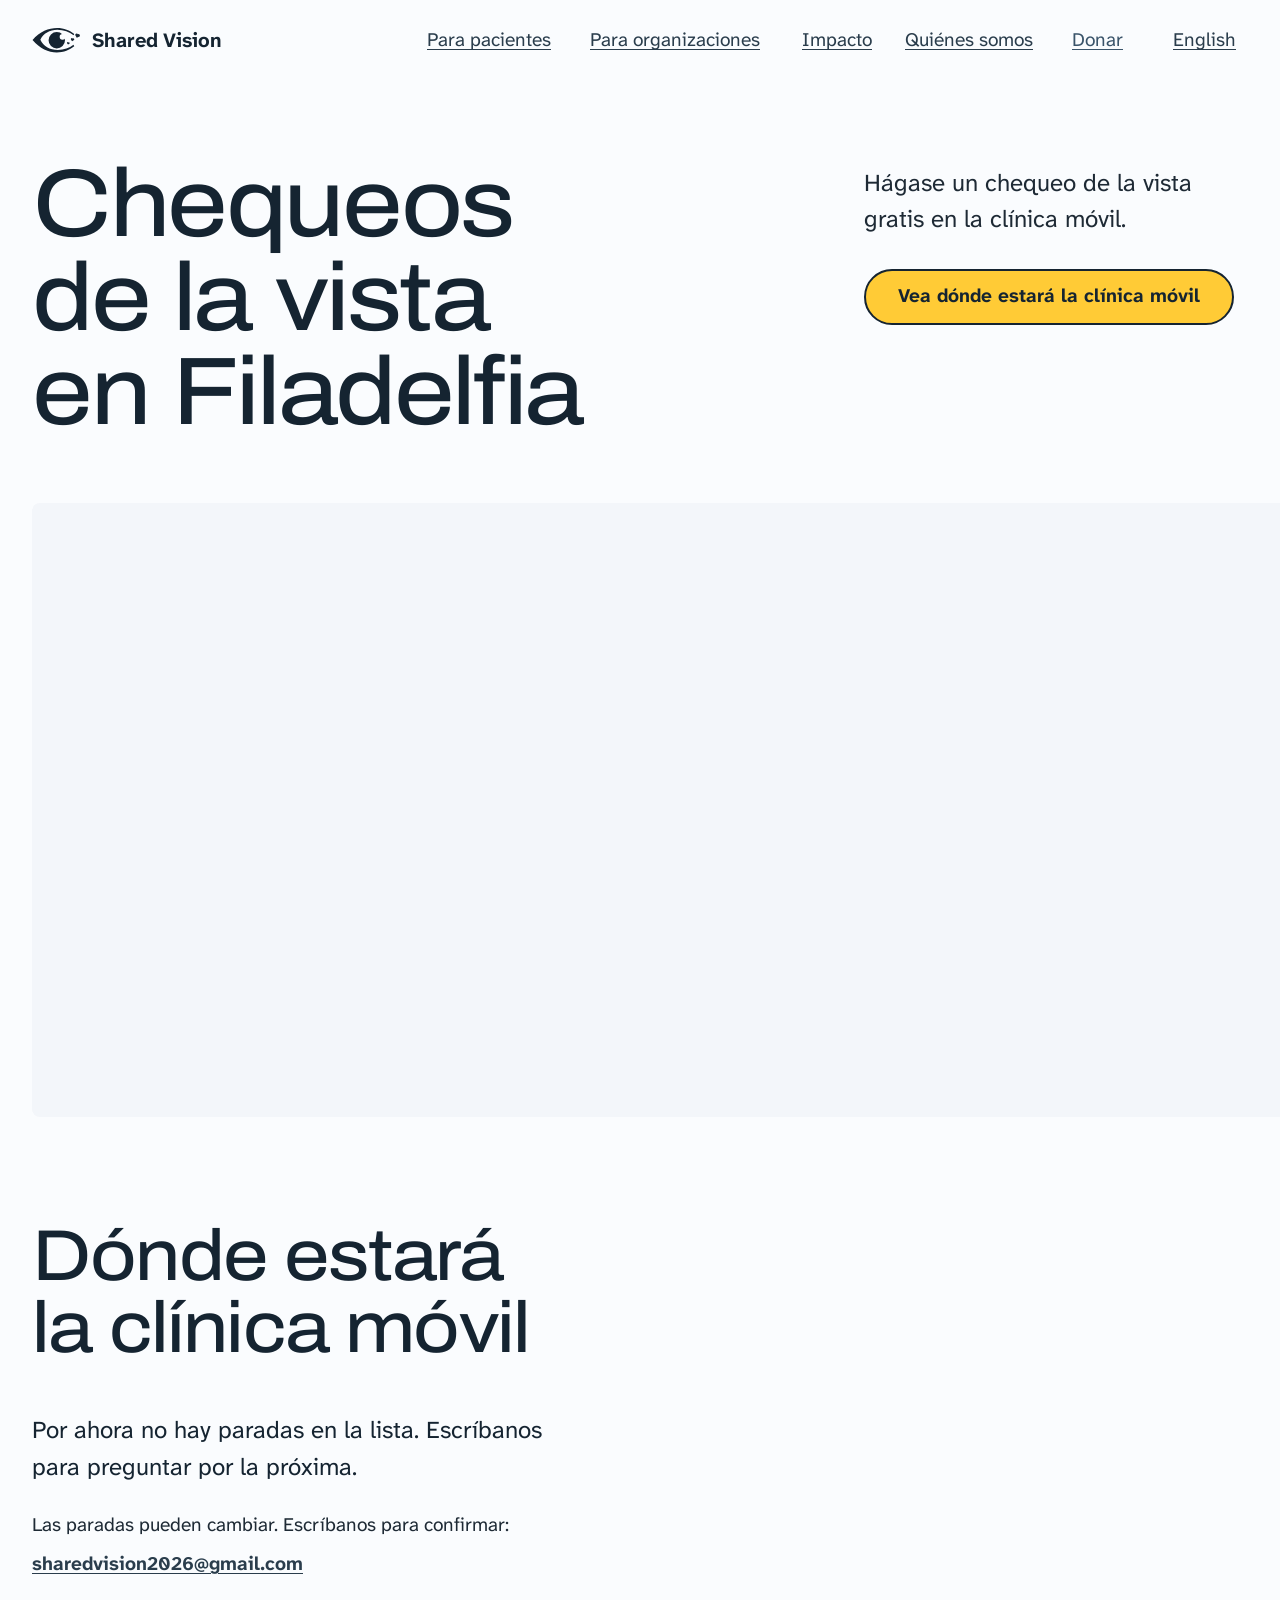
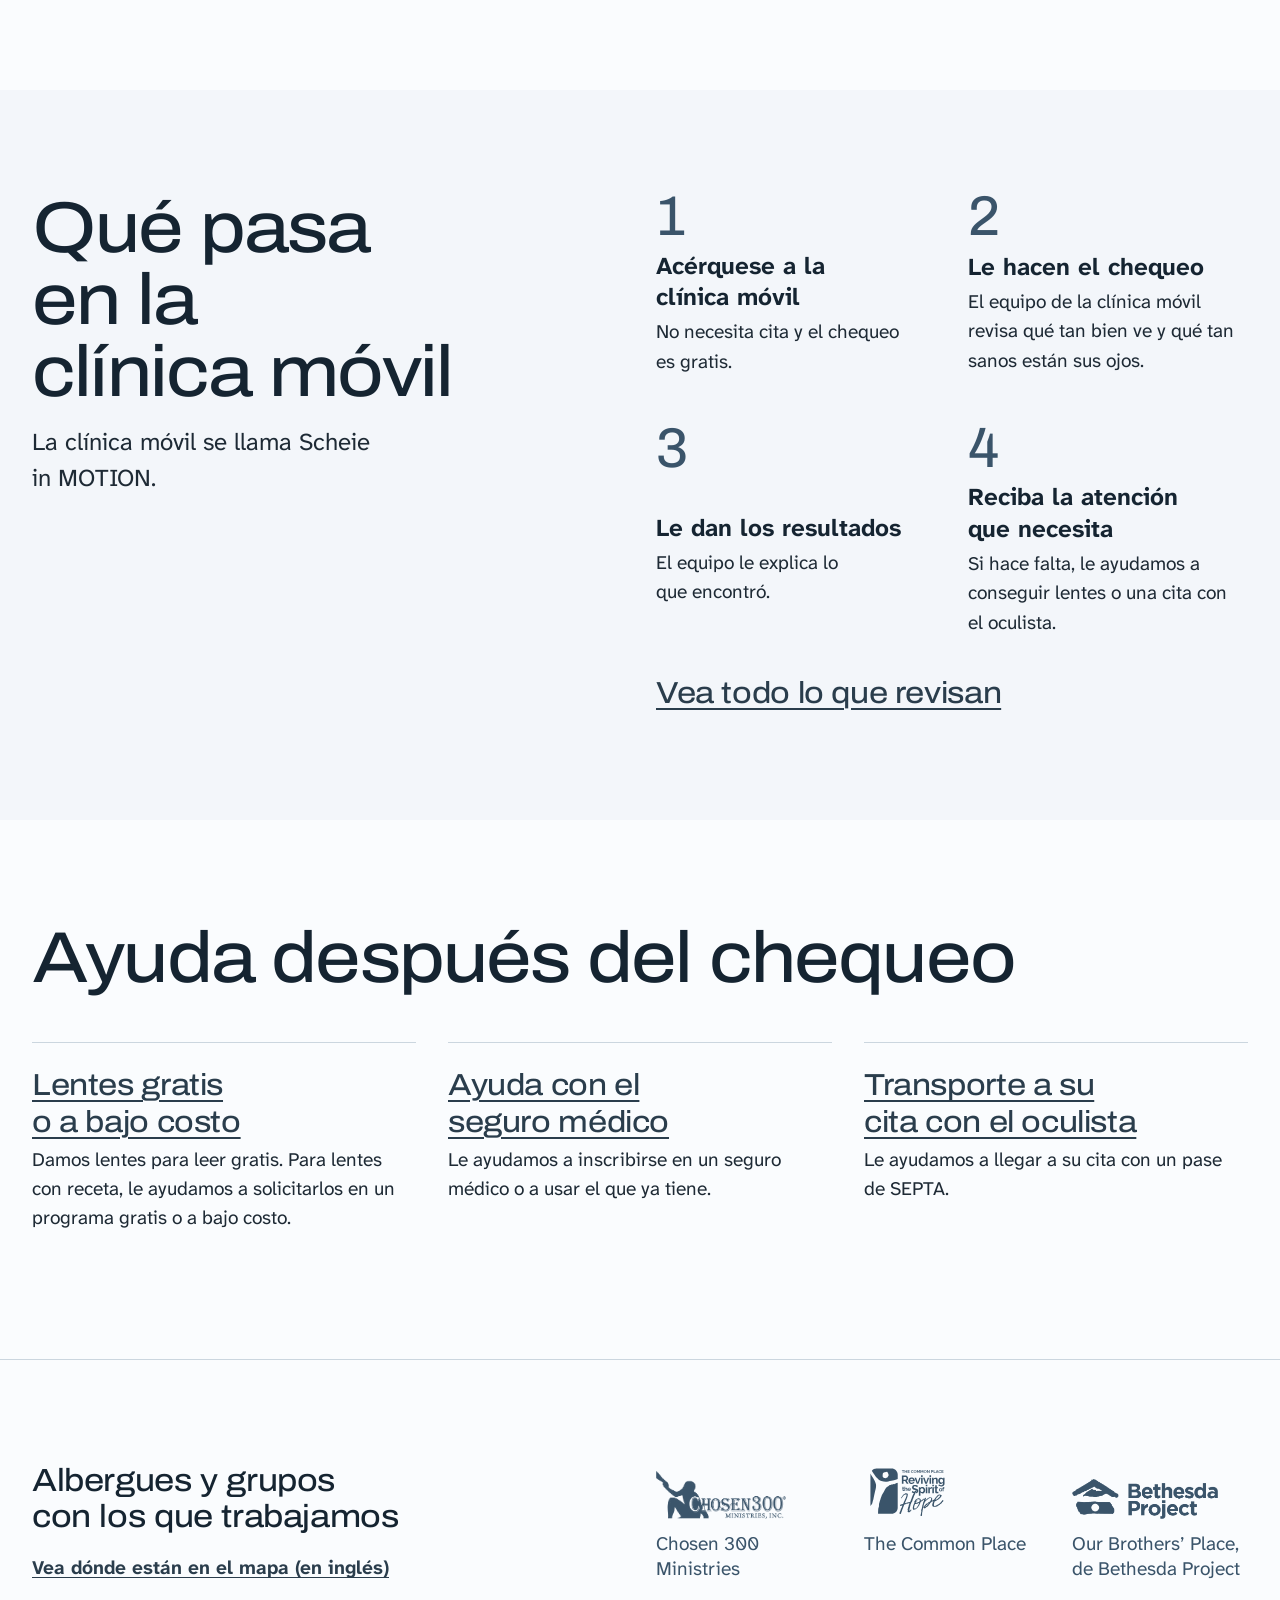
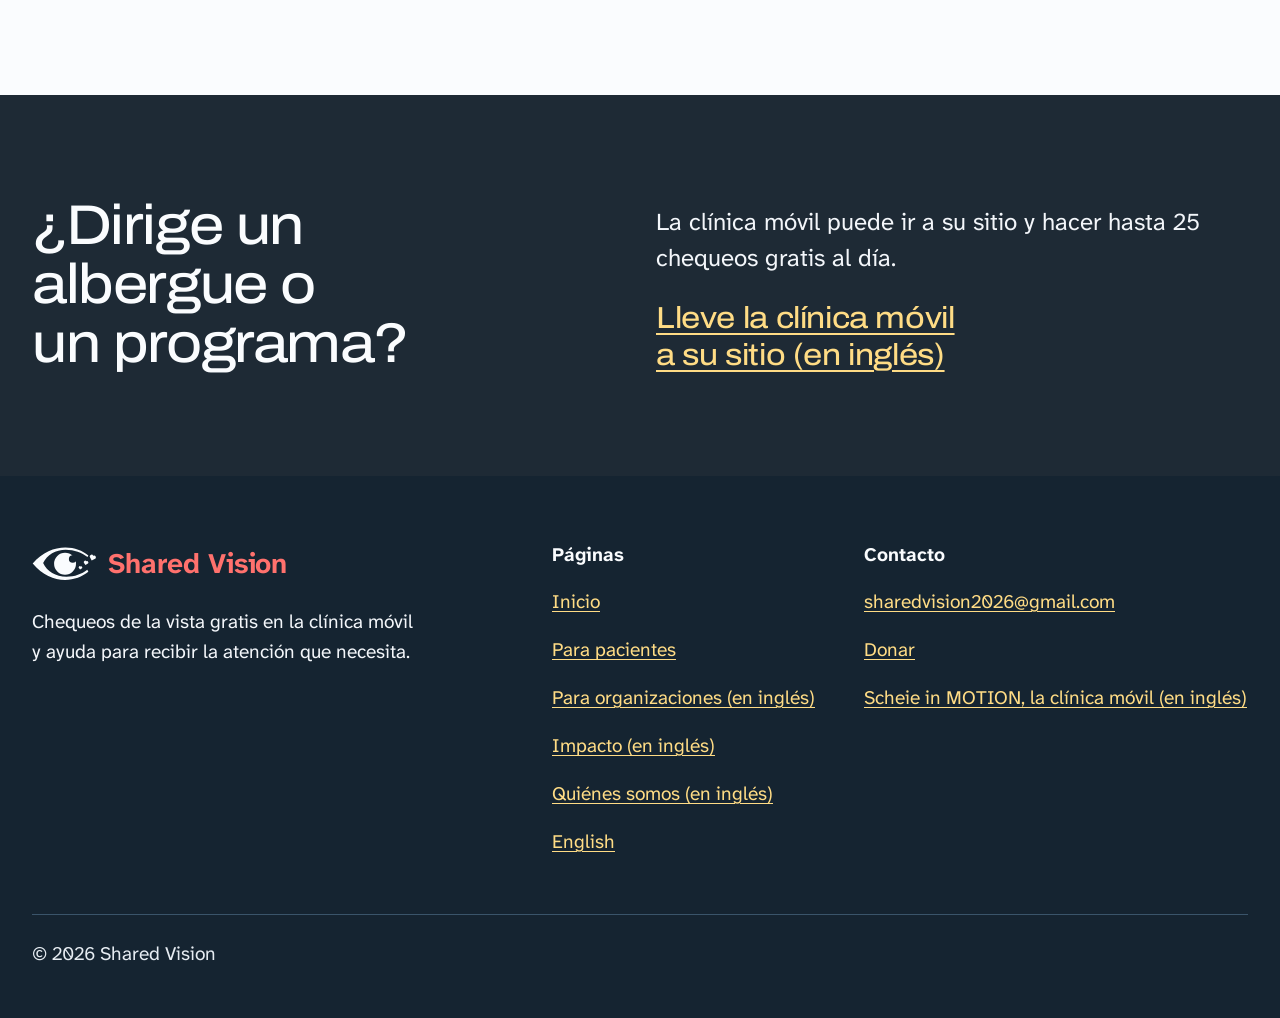
==== commit 02ca2b21: "Swap the For patients photo, drop "Look for this van", rename the van team link - For patients (EN a" ====
--- a/es/index.html
+++ b/es/index.html
@@ -88,8 +88,7 @@
       </div>
       <div class="hero-stage">
         <div class="hero-photo">
-          <!-- Shown from 900px only: below that the stops come first and the van's painted side follows them
-               (.home-van-look). The 1-pixel stand-in keeps phones from downloading a photo they never show. -->
+          <!-- Shown from 900px only: below that the stops come first. The 1-pixel stand-in keeps phones from downloading a photo they never show. -->
           <picture>
             <source media="(min-width: 56.25em)" type="image/webp" srcset="../img/van-wide-1600.webp 1600w, ../img/van-wide-2400.webp 2400w, ../img/van-wide-1000.webp 1000w" sizes="96vw">
             <source media="(min-width: 56.25em)" srcset="../img/van-wide-1600.jpg 1600w, ../img/van-wide-2400.jpg 2400w, ../img/van-wide-1000.jpg 1000w" sizes="96vw">
@@ -97,10 +96,6 @@
             <img src="../img/van-wide-1600.jpg" width="2400" height="1303" alt="Los tres fundadores de Shared Vision sonríen frente a la clínica móvil. En el costado tiene pintado el City Hall de Filadelfia dentro de un ojo gigante, y la puerta está abierta." fetchpriority="high">
           </picture>
         </div>
-        <div class="van-card panel panel-text">
-          <p class="display t-m">Busque esta clínica móvil.</p>
-          <p>En el costado tiene pintado el City Hall dentro de un ojo grande.</p>
-        </div>
       </div>
     </div>
   </section>
@@ -154,13 +149,6 @@
         <p class="stops-check">Las paradas pueden cambiar. Escríbanos para confirmar:
           <a class="email link-line" href="mailto:sharedvision2026@gmail.com?subject=%C2%BFSigue%20en%20pie%20la%20parada%3F" aria-label="sharedvision2026@gmail.com">sharedvision2026@<wbr>gmail.com</a></p>
       </div>
-      <figure class="van-look home-van-look">
-        <picture>
-          <source type="image/webp" srcset="../img/van-mural-600.webp 600w, ../img/van-mural-1000.webp 1000w" sizes="(min-width: 25em) 24rem, 100vw">
-          <img src="../img/van-mural-600.jpg" srcset="../img/van-mural-600.jpg 600w, ../img/van-mural-1000.jpg 1000w" sizes="(min-width: 25em) 24rem, 100vw" width="600" height="720" alt="El costado de la clínica móvil, con la torre del City Hall de Filadelfia pintada dentro de un ojo grande, junto a la puerta abierta." loading="lazy" decoding="async">
-        </picture>
-        <figcaption><strong>Busque esta clínica móvil.</strong> En el costado tiene pintado el City Hall dentro de un ojo grande.</figcaption>
-      </figure>
     </div>
   </section>
 
--- a/styles.css
+++ b/styles.css
@@ -244,7 +244,7 @@
   .panel-text { padding-inline: var(--s-md); } /* a 320px phone keeps its reading line */
 }
 
-/* ---------- "Look for this van": the painted side of the van, so a patient knows it on the street ---------- */
+/* ---------- .van-look: the photo beside the van stops on For patients ---------- */
 .van-look { display: grid; grid-template-columns: minmax(0, 1fr); gap: var(--s-md); align-content: start; max-width: 18rem; } /* 288px: big enough to know the mural, the whole width of a 320px phone */
 .van-look img { width: 100%; height: auto; border-radius: var(--radius); background: var(--paper-2); }
 .van-look figcaption { color: var(--body); }
--- a/css/home.css
+++ b/css/home.css
@@ -8,8 +8,7 @@
 .hero-title { max-width: 11ch; }
 .hero-side { display: grid; grid-template-columns: minmax(0, 1fr); gap: var(--s-xl); justify-items: start; max-width: var(--measure); }
 
-/* Phones and tablets: no photo here, so the van stops follow the promise at once; the van's painted side
-   follows the stops instead (.home-van-look). Fix round 3: the photo pushed the first stop to the third
+/* Phones and tablets: no photo here, so the van stops follow the promise at once. Fix round 3: the photo pushed the first stop to the third
    phone screen, and every narrow crop of it cut the van's lettering to "...rhoods". */
 .hero-stage { display: none; }
 
@@ -27,14 +26,6 @@
   .hero-photo { position: relative; }
   .hero-photo img { width: 100%; height: clamp(30rem, 48vw, 46rem); object-fit: cover; object-position: 50% 0%; border-radius: var(--radius) 0 0 var(--radius); background: var(--paper-2); }
 
-  /* "Look for this van": wayfinding on the photo. Depth comes from the overlap itself, never from a shadow. */
-  .van-card {
-    position: absolute; z-index: 2;
-    left: 4cqw; top: 16cqw; width: 30cqw; min-height: 14.2cqw;
-    display: grid; grid-template-columns: minmax(0, 1fr); gap: var(--s-xs); align-content: start;
-  }
-  .van-card .display { color: var(--ink); }
-  .home-van-look { display: none; } /* the hero photo does this job from 900px */
 }
 
 /* ---------- 2. Van stops: a timetable board, heading above, rows across the full width ---------- */
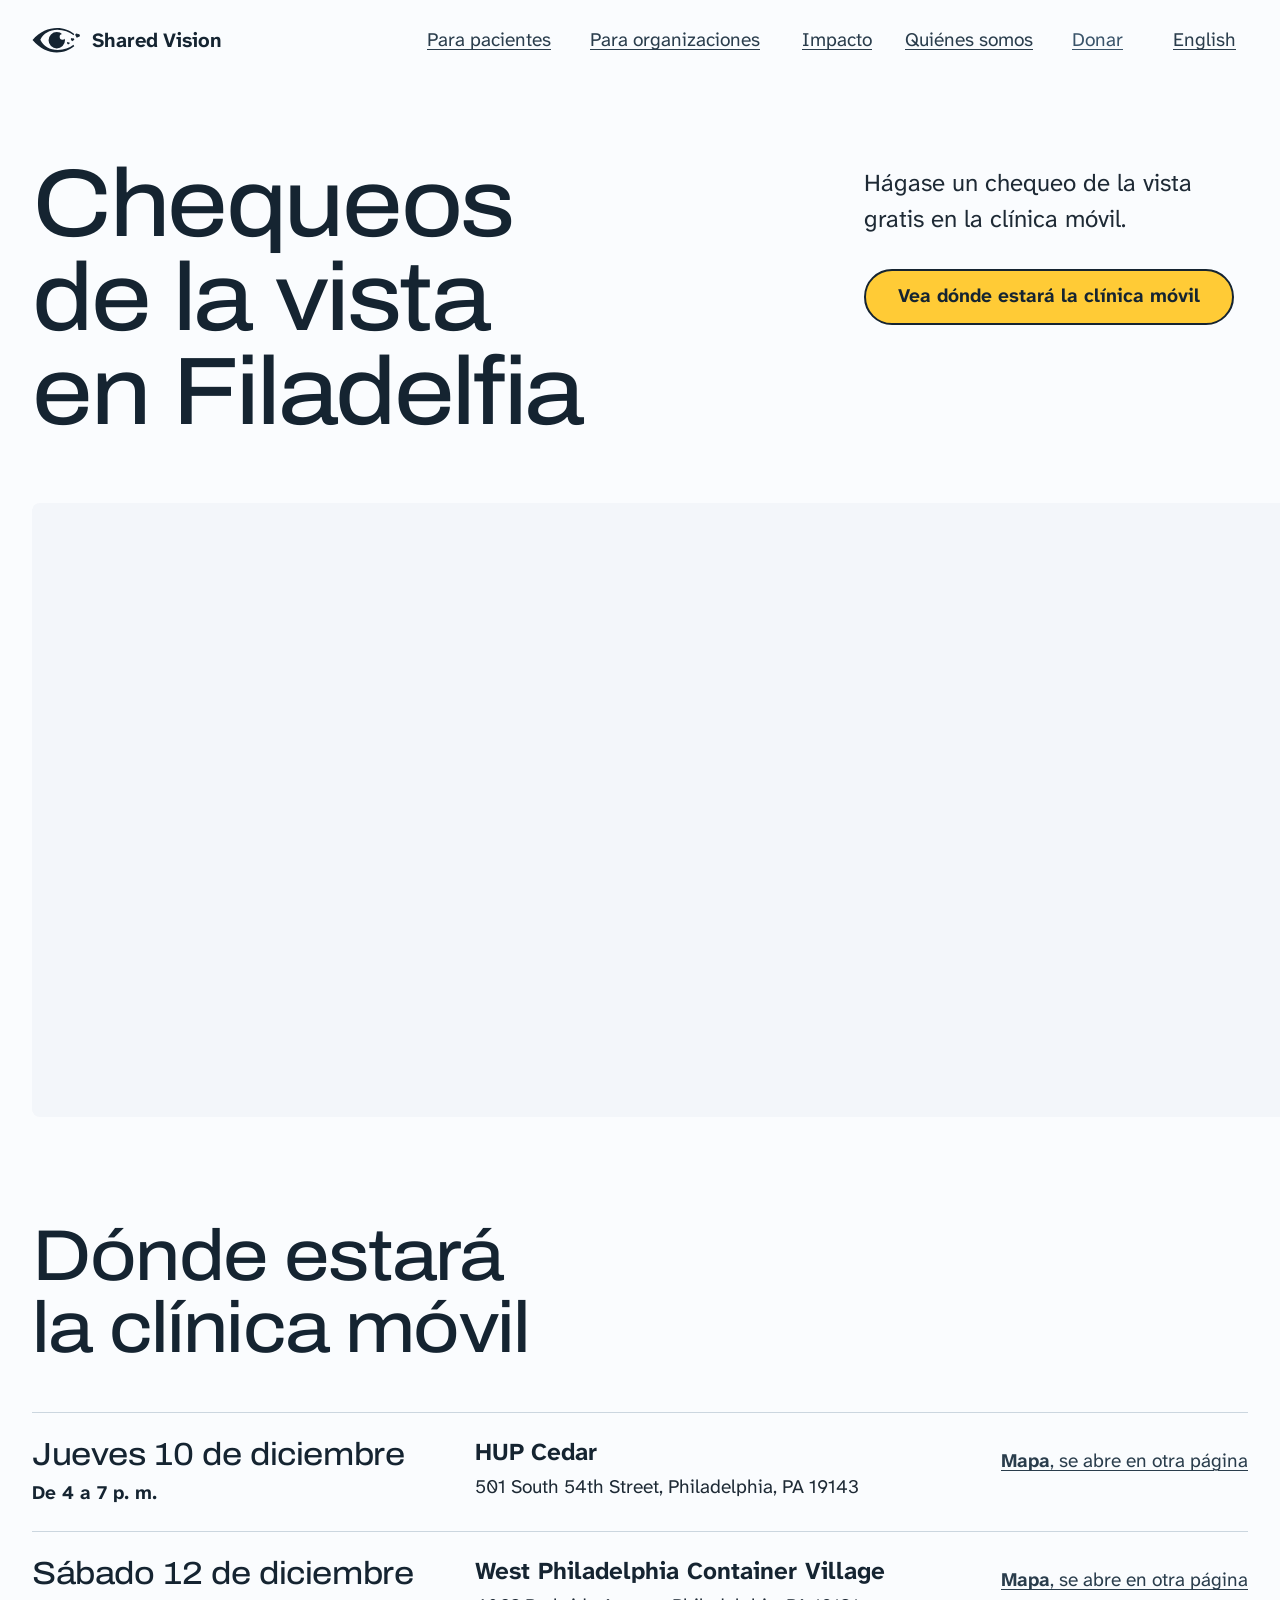
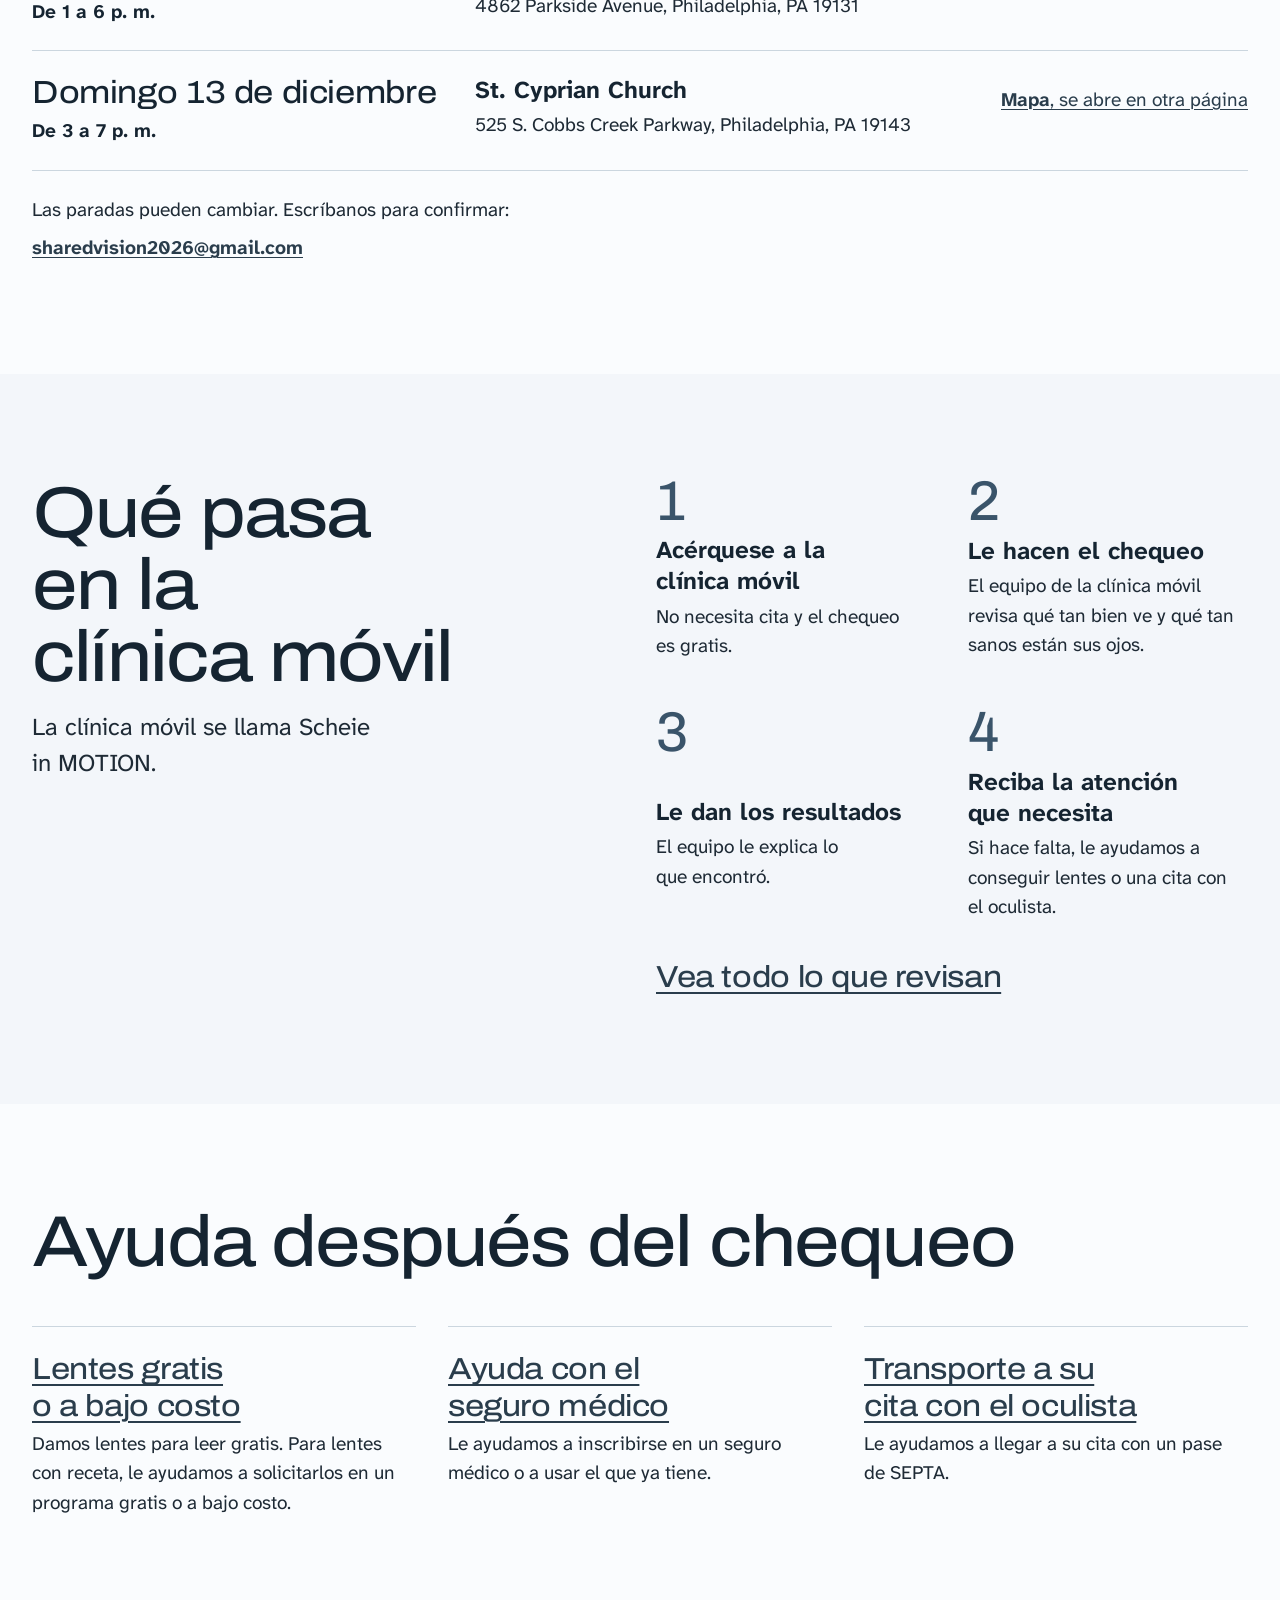
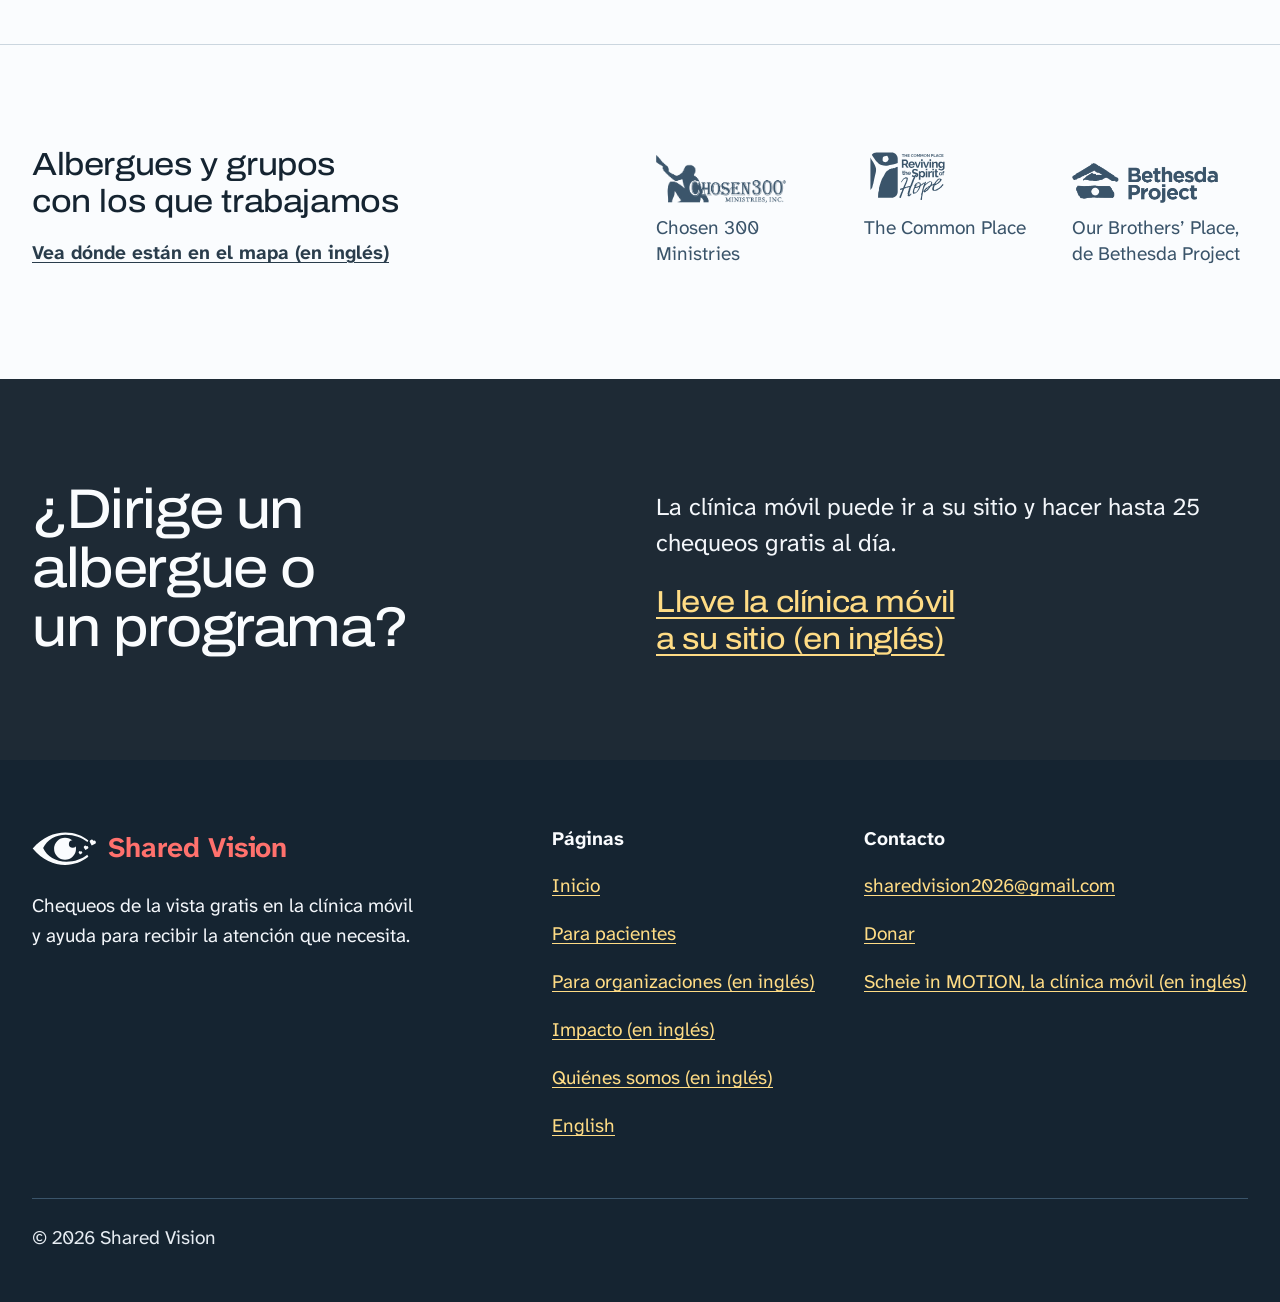
==== commit 16b9c582: "Update van stops and Impact numbers live from the team's Google Sheets Adds a Google Apps Script (ap" ====
--- a/es/index.html
+++ b/es/index.html
@@ -110,39 +110,24 @@
       <div class="stops" data-stops data-stops-limit="3">
         <ol class="stops-list" id="stops-list" role="list">
           <li class="stop">
-            <div class="stop-when"><h3 class="stop-date display"><time datetime="2026-11-02">Lunes 2 de noviembre</time></h3><p class="stop-time">De 5:30 a 7:30 p. m.</p></div>
-            <div class="stop-where"><p class="stop-place">Chosen 300 Ministries, West Philadelphia</p><p class="stop-address">3959 Lancaster Ave, Philadelphia, PA 19104</p></div>
-            <a class="stop-map" href="https://www.google.com/maps/search/?api=1&amp;query=3959%20Lancaster%20Ave%2C%20Philadelphia%2C%20PA%2019104" target="_blank" rel="noopener"><span><b>Mapa</b><span class="sr-only"> de Chosen 300 Ministries, West Philadelphia</span>, se abre en otra página</span></a>
-          </li>
-          <li class="stop">
-            <div class="stop-when"><h3 class="stop-date display"><time datetime="2026-11-08">Domingo 8 de noviembre</time></h3><p class="stop-time">De 3 a 6 p. m.</p></div>
-            <div class="stop-where"><p class="stop-place">St. Cyprian Church</p><p class="stop-address">525 S Cobbs Creek Pkwy, Philadelphia, PA 19143</p></div>
-            <a class="stop-map" href="https://www.google.com/maps/search/?api=1&amp;query=525%20S%20Cobbs%20Creek%20Pkwy%2C%20Philadelphia%2C%20PA%2019143" target="_blank" rel="noopener"><span><b>Mapa</b><span class="sr-only"> de St. Cyprian Church</span>, se abre en otra página</span></a>
-          </li>
-          <li class="stop">
-            <div class="stop-when"><h3 class="stop-date display"><time datetime="2026-11-11">Miércoles 11 de noviembre</time></h3><p class="stop-time">De 4 a 7 p. m.</p></div>
-            <div class="stop-where"><p class="stop-place">The Common Place</p><p class="stop-address">5736 Chester Ave, Philadelphia, PA 19143</p></div>
-            <a class="stop-map" href="https://www.google.com/maps/search/?api=1&amp;query=5736%20Chester%20Ave%2C%20Philadelphia%2C%20PA%2019143" target="_blank" rel="noopener"><span><b>Mapa</b><span class="sr-only"> de The Common Place</span>, se abre en otra página</span></a>
-          </li>
-          <li class="stop">
-            <div class="stop-when"><h3 class="stop-date display"><time datetime="2026-11-14">Sábado 14 de noviembre</time></h3><p class="stop-time">De 10 a. m. a 1 p. m.</p></div>
-            <div class="stop-where"><p class="stop-place">Mother of Mercy House</p><p class="stop-address">720 E Allegheny Ave, Philadelphia, PA 19134</p></div>
-            <a class="stop-map" href="https://www.google.com/maps/search/?api=1&amp;query=720%20E%20Allegheny%20Ave%2C%20Philadelphia%2C%20PA%2019134" target="_blank" rel="noopener"><span><b>Mapa</b><span class="sr-only"> de Mother of Mercy House</span>, se abre en otra página</span></a>
-          </li>
-          <li class="stop">
-            <div class="stop-when"><h3 class="stop-date display"><time datetime="2026-11-21">Sábado 21 de noviembre</time></h3><p class="stop-time">De 4:30 a 7:30 p. m.</p></div>
-            <div class="stop-where"><p class="stop-place">Chosen 300 Ministries, Spring Garden</p><p class="stop-address">1116 Spring Garden St, Philadelphia, PA 19123</p></div>
-            <a class="stop-map" href="https://www.google.com/maps/search/?api=1&amp;query=1116%20Spring%20Garden%20St%2C%20Philadelphia%2C%20PA%2019123" target="_blank" rel="noopener"><span><b>Mapa</b><span class="sr-only"> de Chosen 300 Ministries, Spring Garden</span>, se abre en otra página</span></a>
-          </li>
-          <li class="stop">
-            <div class="stop-when"><h3 class="stop-date display"><time datetime="2026-11-23">Lunes 23 de noviembre</time></h3><p class="stop-time">De 11 a. m. a 4 p. m.</p></div>
-            <div class="stop-where"><p class="stop-place">Chosen 300 Ministries, West Philadelphia</p><p class="stop-address">3959 Lancaster Ave, Philadelphia, PA 19104</p></div>
-            <a class="stop-map" href="https://www.google.com/maps/search/?api=1&amp;query=3959%20Lancaster%20Ave%2C%20Philadelphia%2C%20PA%2019104" target="_blank" rel="noopener"><span><b>Mapa</b><span class="sr-only"> de Chosen 300 Ministries, West Philadelphia</span>, se abre en otra página</span></a>
-          </li>
-          <li class="stop">
             <div class="stop-when"><h3 class="stop-date display"><time datetime="2026-12-02">Miércoles 2 de diciembre</time></h3><p class="stop-time">De 3 a 7 p. m.</p></div>
-            <div class="stop-where"><p class="stop-place">Prevention Point Philadelphia</p><p class="stop-address">2913 Kensington Ave, Philadelphia, PA 19134</p></div>
-            <a class="stop-map" href="https://www.google.com/maps/search/?api=1&amp;query=2913%20Kensington%20Ave%2C%20Philadelphia%2C%20PA%2019134" target="_blank" rel="noopener"><span><b>Mapa</b><span class="sr-only"> de Prevention Point Philadelphia</span>, se abre en otra página</span></a>
+            <div class="stop-where"><p class="stop-place">Prevention Point Philadelphia</p><p class="stop-address">2913 Kensington Avenue, Philadelphia, PA 19134</p></div>
+            <a class="stop-map" href="https://www.google.com/maps/search/?api=1&amp;query=2913%20Kensington%20Avenue%2C%20Philadelphia%2C%20PA%2019134" target="_blank" rel="noopener"><span><b>Mapa</b><span class="sr-only"> de Prevention Point Philadelphia</span>, se abre en otra página</span></a>
+          </li>
+          <li class="stop">
+            <div class="stop-when"><h3 class="stop-date display"><time datetime="2026-12-10">Jueves 10 de diciembre</time></h3><p class="stop-time">De 4 a 7 p. m.</p></div>
+            <div class="stop-where"><p class="stop-place">HUP Cedar</p><p class="stop-address">501 South 54th Street, Philadelphia, PA 19143</p></div>
+            <a class="stop-map" href="https://www.google.com/maps/search/?api=1&amp;query=501%20South%2054th%20Street%2C%20Philadelphia%2C%20PA%2019143" target="_blank" rel="noopener"><span><b>Mapa</b><span class="sr-only"> de HUP Cedar</span>, se abre en otra página</span></a>
+          </li>
+          <li class="stop">
+            <div class="stop-when"><h3 class="stop-date display"><time datetime="2026-12-12">Sábado 12 de diciembre</time></h3><p class="stop-time">De 1 a 6 p. m.</p></div>
+            <div class="stop-where"><p class="stop-place">West Philadelphia Container Village</p><p class="stop-address">4862 Parkside Avenue, Philadelphia, PA 19131</p></div>
+            <a class="stop-map" href="https://www.google.com/maps/search/?api=1&amp;query=4862%20Parkside%20Avenue%2C%20Philadelphia%2C%20PA%2019131" target="_blank" rel="noopener"><span><b>Mapa</b><span class="sr-only"> de West Philadelphia Container Village</span>, se abre en otra página</span></a>
+          </li>
+          <li class="stop">
+            <div class="stop-when"><h3 class="stop-date display"><time datetime="2026-12-13">Domingo 13 de diciembre</time></h3><p class="stop-time">De 3 a 7 p. m.</p></div>
+            <div class="stop-where"><p class="stop-place">St. Cyprian Church</p><p class="stop-address">525 S. Cobbs Creek Parkway, Philadelphia, PA 19143</p></div>
+            <a class="stop-map" href="https://www.google.com/maps/search/?api=1&amp;query=525%20S.%20Cobbs%20Creek%20Parkway%2C%20Philadelphia%2C%20PA%2019143" target="_blank" rel="noopener"><span><b>Mapa</b><span class="sr-only"> de St. Cyprian Church</span>, se abre en otra página</span></a>
           </li>
         </ol>
         <p class="stops-empty" hidden>Por ahora no hay paradas en la lista. Escríbanos para preguntar por la próxima.</p>
--- a/styles.css
+++ b/styles.css
@@ -13,7 +13,7 @@
    as written, except the Español links, which go to "es/pacientes.html" from For patients and to "es/" from
    every other page (Spanish versions of Home and For patients live in es/). Donate goes to the Zeffy form, in the header (quiet, last) and footer.
 
-   Header: logo (Route A mark + wordmark) left; desktop nav from 62.5em (For patients, Bring the van, Impact,
+   Header: logo (Route A mark + wordmark) left; desktop nav from 62.5em (For patients, For organizations, Impact,
      About, Donate in muted text); Español link beside it from 35em, above it in a thin top line on phones;
      a <details class="menu"> phone menu below 62.5em (site.js closes it on Escape, outside tap, focus leaving).
      Each desktop .nav-link repeats its text in data-label, so the current page's bold link keeps the width it
@@ -59,7 +59,7 @@
      .t-xl (section openers, 38-72), .t-l (panel headings, big numerals, 32-56), .t-m (sub-headings, dates,
      24-32), .lead (22-24, text face), body 19. Nothing is ever set below 19px.
    Motion (the agreed vocabulary, nothing else; all of it off under reduced motion):
-     Home, For patients, Bring the van: Press, Underline, Open, Page change.
+     Home, For patients, For organizations: Press, Underline, Open, Page change.
      About: those four, plus Rise and Unveil.
      Impact: all of them, plus Draw (the 12-of-26 ring) and Fill (the condition bars).
      Press = .btn and .btn-quiet scale to 0.97 while pressed. Underline = link underline thickens on hover.
